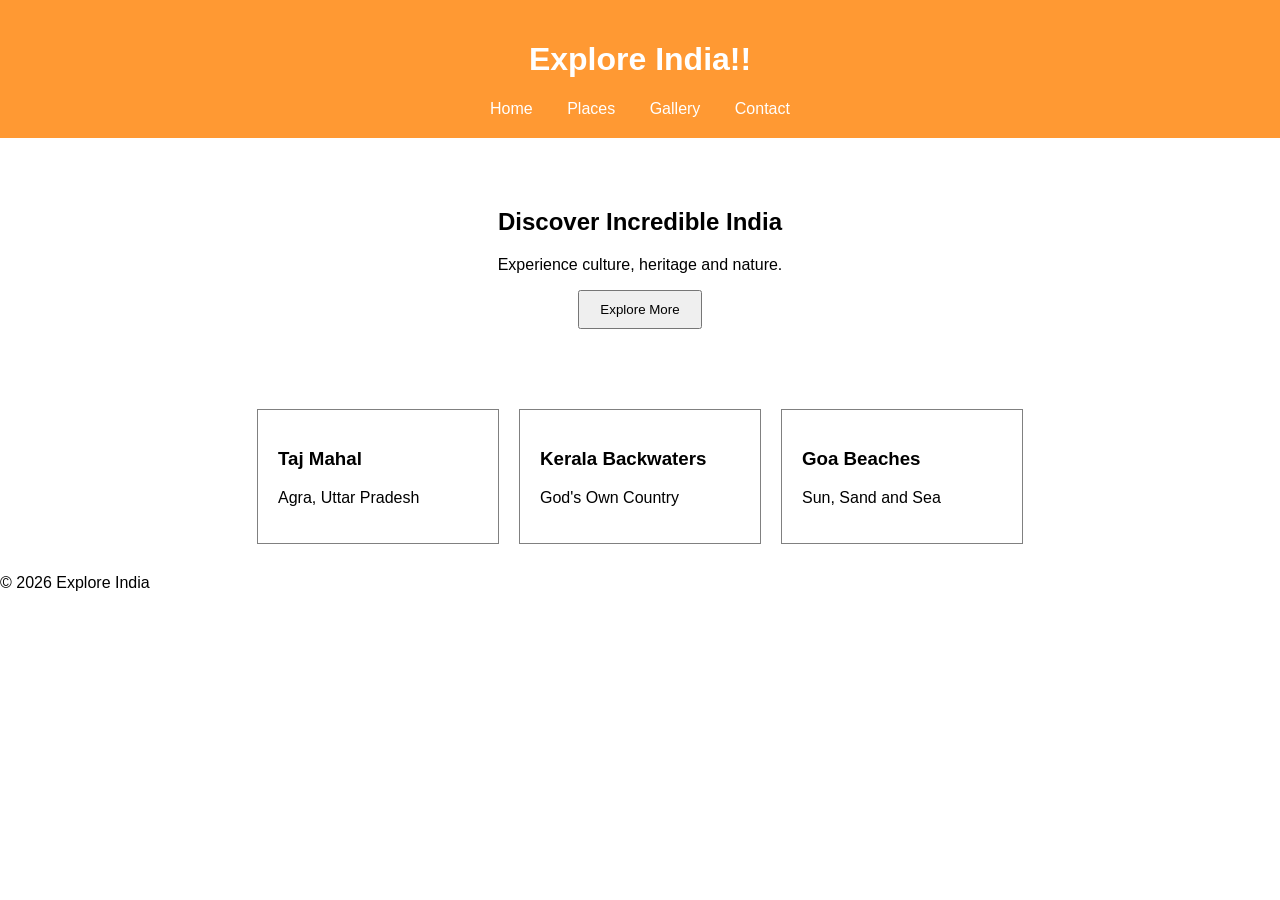
==== index.html @ fd04c3f5 "Initial commit" ====
<!DOCTYPE html>
<html>
<head>
    <title>Explore India</title>
    <link rel="stylesheet" href="./css/style.css">
</head>
<body>

<header>
    <h1>Explore India!!</h1>

    <nav>
        <a href="#">Home</a>
        <a href="#">Places</a>
        <a href="gallery.html">Gallery</a>
        <a href="#">Contact</a>
    </nav>
</header>

<section class="hero">
    <h2>Discover Incredible India</h2>
    <p>Experience culture, heritage and nature.</p>

    <button onclick="showMessage()">
        Explore More
    </button>
</section>

<section class="places">

    <div class="card">
        <h3>Taj Mahal</h3>
        <p>Agra, Uttar Pradesh</p>
    </div>

    <div class="card">
        <h3>Kerala Backwaters</h3>
        <p>God's Own Country</p>
    </div>

    <div class="card">
        <h3>Goa Beaches</h3>
        <p>Sun, Sand and Sea</p>
    </div>

</section>

<footer>
    <p>© 2026 Explore India</p>
</footer>

<script src="./scripts/script.js"></script>

</body>
</html>
---- css/style.css ----
body{
    font-family: Arial;
    margin:0;
}

header{
    background:#ff9933;
    color:white;
    padding:20px;
    text-align:center;
}

nav a{
    color:white;
    text-decoration:none;
    margin:15px;
}

.hero{
    text-align:center;
    padding:50px;
}

button{
    padding:10px 20px;
}

.places{
    display:flex;
    justify-content:center;
    gap:20px;
    margin:30px;
}

.card{
    border:1px solid gray;
    padding:20px;
    width:200px;
}
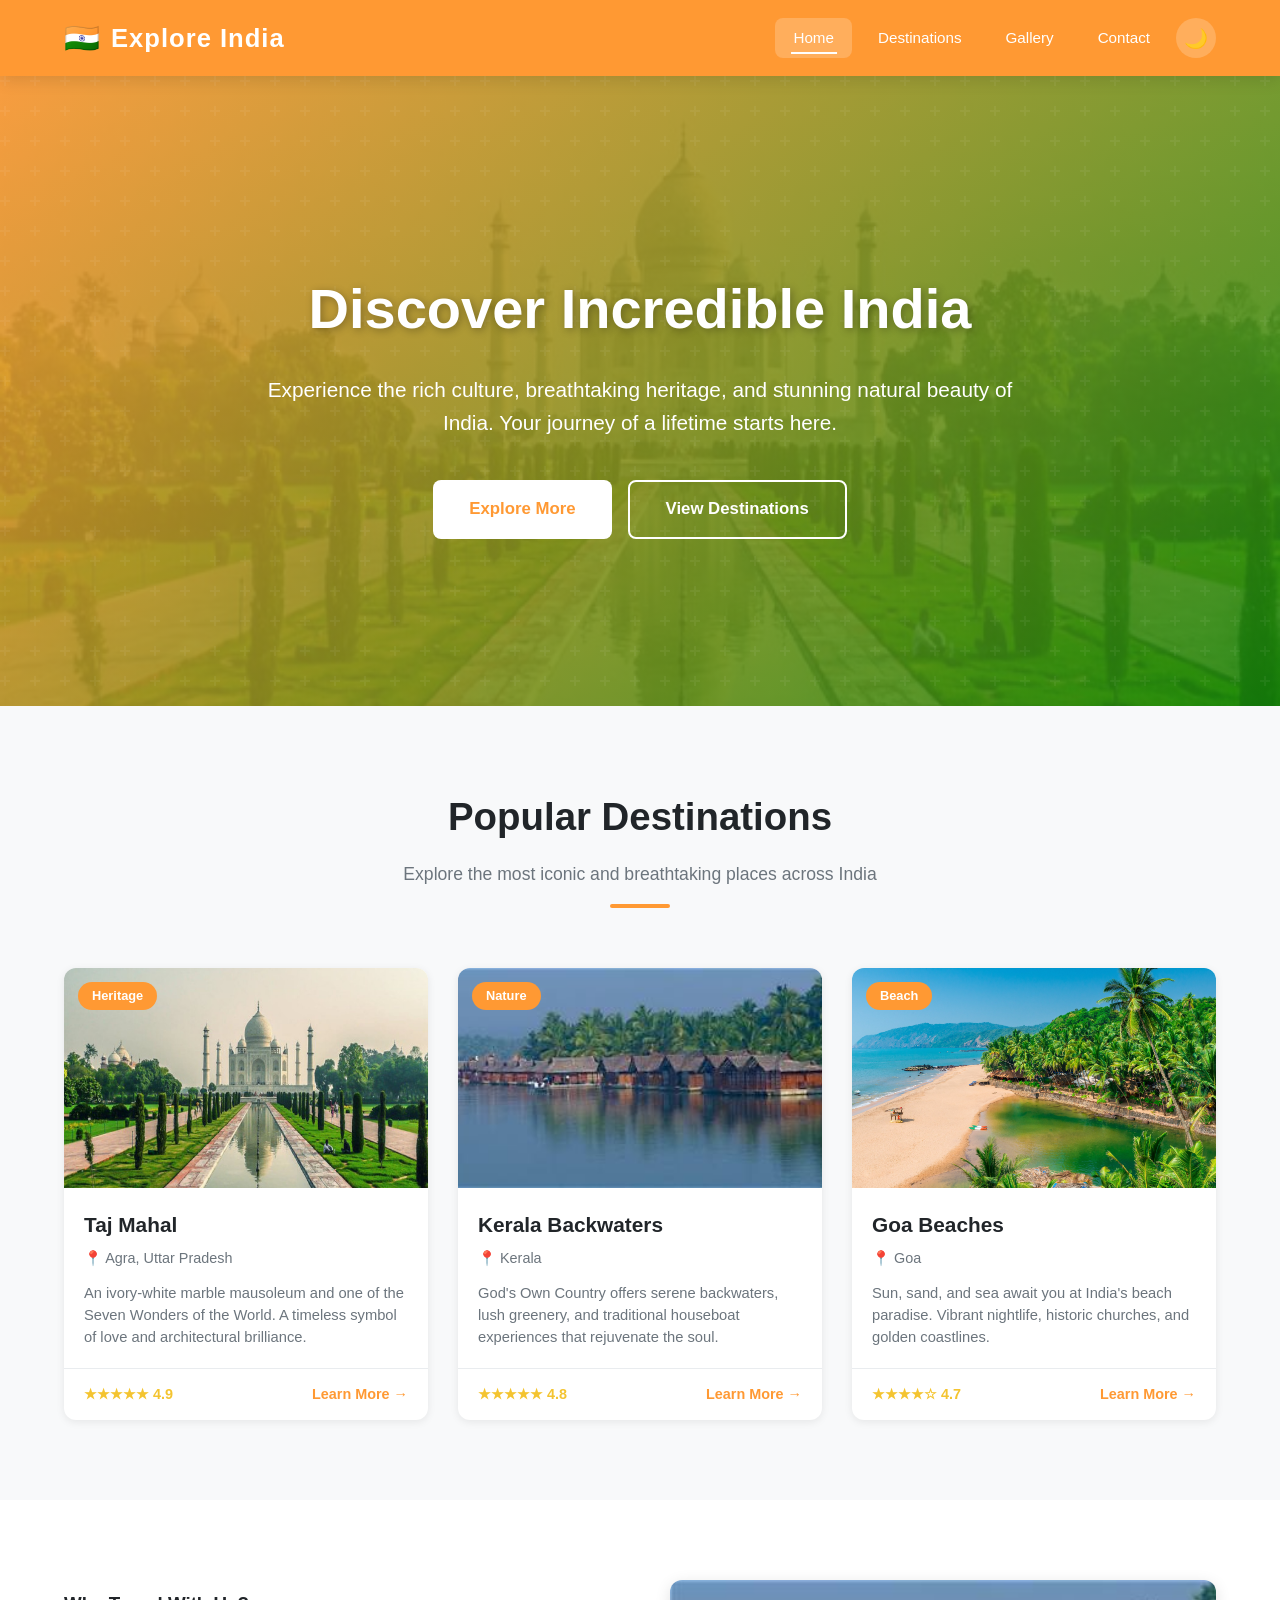
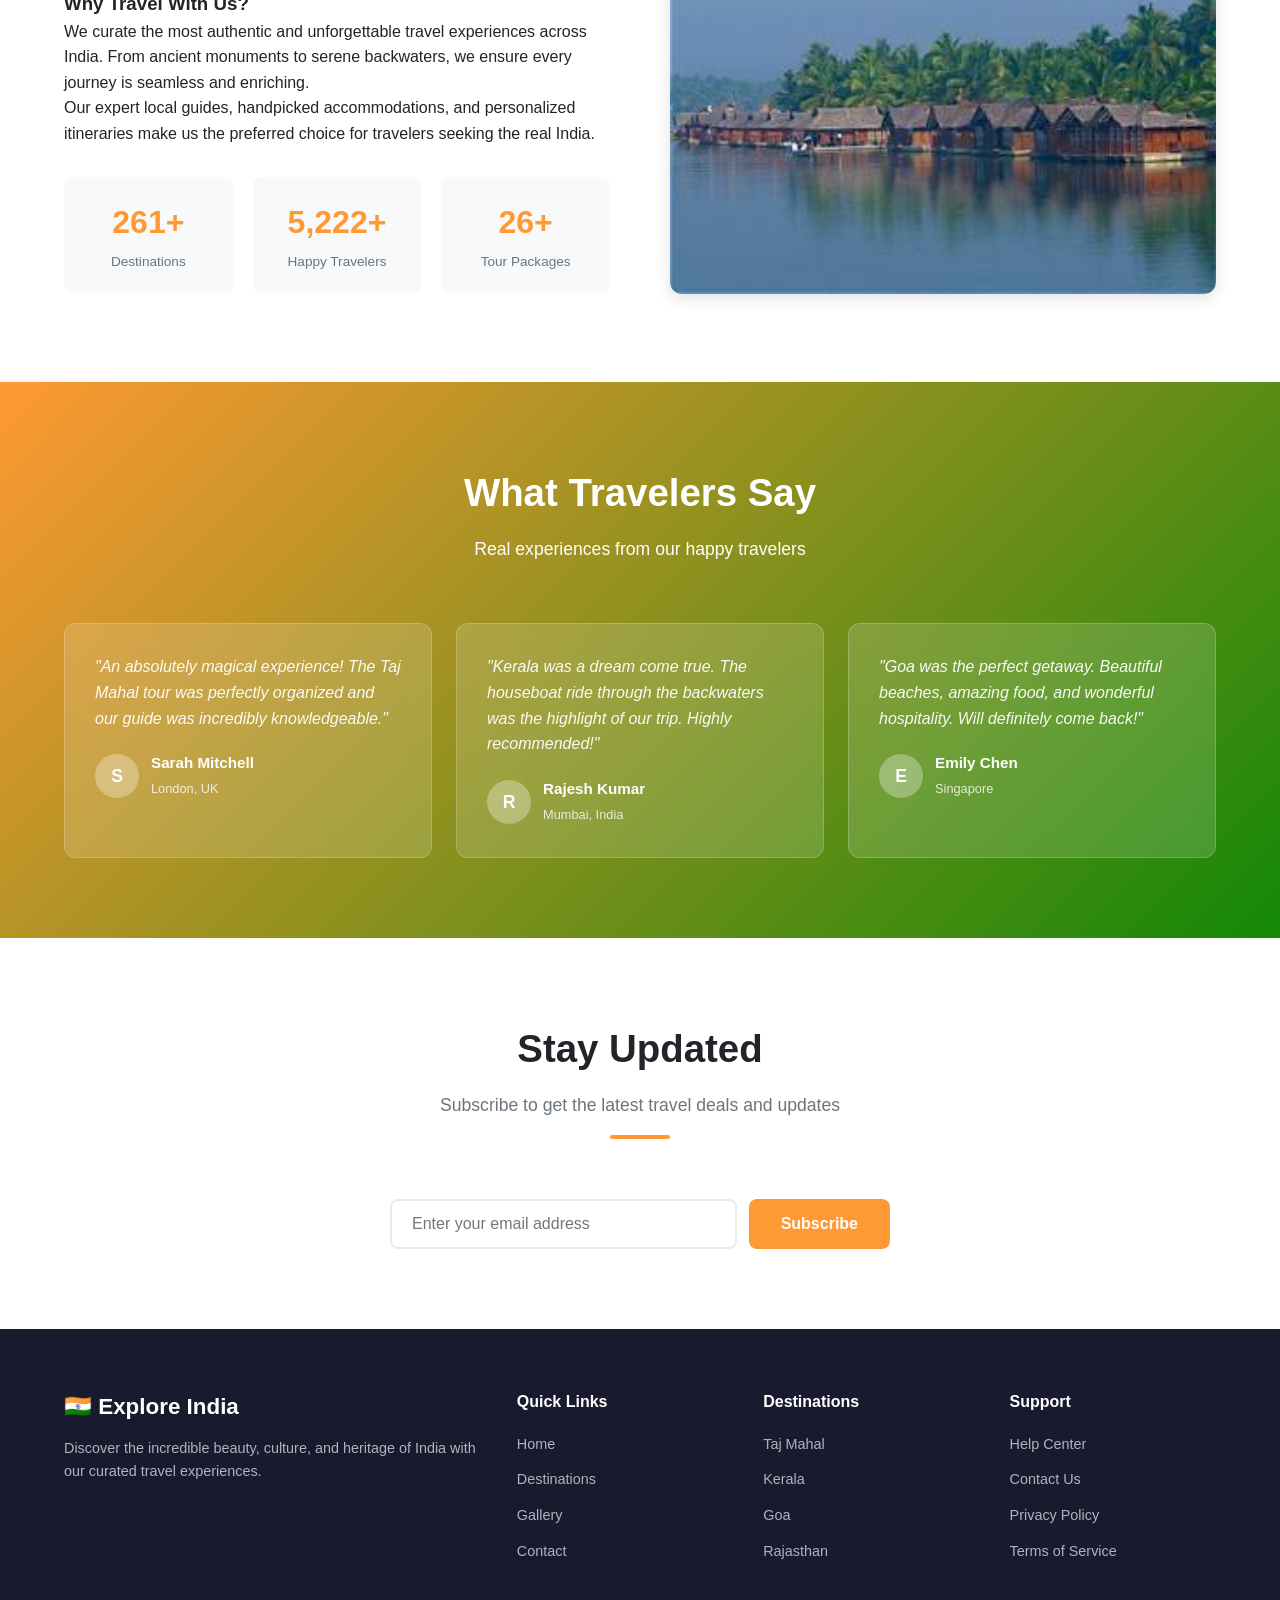
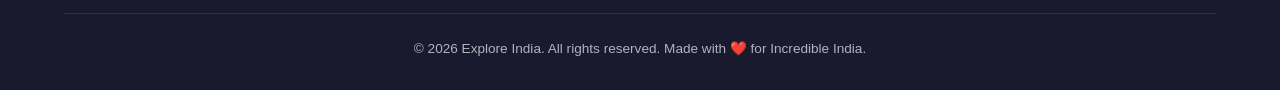
==== commit b447e3b1: "Added Features" ====
--- a/index.html
+++ b/index.html
@@ -1,55 +1,238 @@
-<!DOCTYPE html>
-<html>
-<head>
-    <title>Explore India</title>
-    <link rel="stylesheet" href="./css/style.css">
-</head>
-<body>
-
-<header>
-    <h1>Explore India!!</h1>
-
-    <nav>
-        <a href="#">Home</a>
-        <a href="#">Places</a>
-        <a href="gallery.html">Gallery</a>
-        <a href="#">Contact</a>
-    </nav>
-</header>
-
-<section class="hero">
-    <h2>Discover Incredible India</h2>
-    <p>Experience culture, heritage and nature.</p>
-
-    <button onclick="showMessage()">
-        Explore More
-    </button>
-</section>
-
-<section class="places">
-
-    <div class="card">
-        <h3>Taj Mahal</h3>
-        <p>Agra, Uttar Pradesh</p>
-    </div>
-
-    <div class="card">
-        <h3>Kerala Backwaters</h3>
-        <p>God's Own Country</p>
-    </div>
-
-    <div class="card">
-        <h3>Goa Beaches</h3>
-        <p>Sun, Sand and Sea</p>
-    </div>
-
-</section>
-
-<footer>
-    <p>© 2026 Explore India</p>
-</footer>
-
-<script src="./scripts/script.js"></script>
-
-</body>
-</html>+<!DOCTYPE html>
+<html lang="en" data-theme="light">
+<head>
+    <meta charset="UTF-8">
+    <meta name="viewport" content="width=device-width, initial-scale=1.0">
+    <title>Explore India - Discover Incredible India</title>
+    <meta name="description" content="Explore the beauty of Incredible India - from the Taj Mahal to Kerala Backwaters and Goa Beaches.">
+    <link rel="stylesheet" href="./css/style.css">
+</head>
+<body>
+
+<header id="main-header">
+    <div class="header-top">
+        <div class="logo">
+            <span class="logo-icon">🇮🇳</span>
+            <span>Explore India</span>
+        </div>
+
+        <div class="hamburger" id="hamburger" aria-label="Toggle menu" role="button" tabindex="0">
+            <span></span>
+            <span></span>
+            <span></span>
+        </div>
+
+        <nav id="main-nav">
+            <a href="index.html" class="active">Home</a>
+            <a href="#destinations">Destinations</a>
+            <a href="gallery.html">Gallery</a>
+            <a href="contact.html">Contact</a>
+            <button class="theme-toggle" id="theme-toggle" aria-label="Toggle dark mode">🌙</button>
+        </nav>
+    </div>
+</header>
+
+<section class="hero" id="home">
+    <div class="hero-content">
+        <h1>Discover Incredible India</h1>
+        <p>Experience the rich culture, breathtaking heritage, and stunning natural beauty of India. Your journey of a lifetime starts here.</p>
+        <div class="hero-buttons">
+            <button class="btn btn-primary" onclick="showWelcome()">
+                Explore More
+            </button>
+            <a href="#destinations" class="btn btn-outline">
+                View Destinations
+            </a>
+        </div>
+    </div>
+</section>
+
+<section class="section" id="destinations">
+    <div class="section-header fade-in">
+        <h2>Popular Destinations</h2>
+        <p>Explore the most iconic and breathtaking places across India</p>
+        <div class="section-divider"></div>
+    </div>
+
+    <div class="places-grid">
+        <div class="card fade-in" onclick="openLightbox('images/tajmahal.jpg', 'Taj Mahal - A Wonder of the World')">
+            <div class="card-image-wrapper">
+                <img src="images/tajmahal.jpg" alt="Taj Mahal" class="card-image" loading="lazy">
+                <span class="card-badge">Heritage</span>
+            </div>
+            <div class="card-body">
+                <h3>Taj Mahal</h3>
+                <div class="location">📍 Agra, Uttar Pradesh</div>
+                <p>An ivory-white marble mausoleum and one of the Seven Wonders of the World. A timeless symbol of love and architectural brilliance.</p>
+            </div>
+            <div class="card-footer">
+                <span class="card-rating">★★★★★ 4.9</span>
+                <span class="card-link">Learn More →</span>
+            </div>
+        </div>
+
+        <div class="card fade-in" onclick="openLightbox('images/kerala.jpg', 'Kerala Backwaters - Gods Own Country')">
+            <div class="card-image-wrapper">
+                <img src="images/kerala.jpg" alt="Kerala Backwaters" class="card-image" loading="lazy">
+                <span class="card-badge">Nature</span>
+            </div>
+            <div class="card-body">
+                <h3>Kerala Backwaters</h3>
+                <div class="location">📍 Kerala</div>
+                <p>God's Own Country offers serene backwaters, lush greenery, and traditional houseboat experiences that rejuvenate the soul.</p>
+            </div>
+            <div class="card-footer">
+                <span class="card-rating">★★★★★ 4.8</span>
+                <span class="card-link">Learn More →</span>
+            </div>
+        </div>
+
+        <div class="card fade-in" onclick="openLightbox('images/goa.jpeg', 'Goa Beaches - Sun Sand and Sea')">
+            <div class="card-image-wrapper">
+                <img src="images/goa.jpeg" alt="Goa Beaches" class="card-image" loading="lazy">
+                <span class="card-badge">Beach</span>
+            </div>
+            <div class="card-body">
+                <h3>Goa Beaches</h3>
+                <div class="location">📍 Goa</div>
+                <p>Sun, sand, and sea await you at India's beach paradise. Vibrant nightlife, historic churches, and golden coastlines.</p>
+            </div>
+            <div class="card-footer">
+                <span class="card-rating">★★★★☆ 4.7</span>
+                <span class="card-link">Learn More →</span>
+            </div>
+        </div>
+    </div>
+</section>
+
+<section class="about section" id="about">
+    <div class="about-grid">
+        <div class="fade-in">
+            <h3>Why Travel With Us?</h3>
+            <p>We curate the most authentic and unforgettable travel experiences across India. From ancient monuments to serene backwaters, we ensure every journey is seamless and enriching.</p>
+            <p>Our expert local guides, handpicked accommodations, and personalized itineraries make us the preferred choice for travelers seeking the real India.</p>
+            <div class="stats">
+                <div class="stat-item">
+                    <span class="stat-number" data-target="500">0</span>
+                    <span class="stat-label">Destinations</span>
+                </div>
+                <div class="stat-item">
+                    <span class="stat-number" data-target="10000">0</span>
+                    <span class="stat-label">Happy Travelers</span>
+                </div>
+                <div class="stat-item">
+                    <span class="stat-number" data-target="50">0</span>
+                    <span class="stat-label">Tour Packages</span>
+                </div>
+            </div>
+        </div>
+        <div class="fade-in">
+            <img src="images/kerala.jpg" alt="Kerala Backwaters" class="about-image">
+        </div>
+    </div>
+</section>
+
+<section class="testimonials">
+    <div class="section-header fade-in">
+        <h2>What Travelers Say</h2>
+        <p>Real experiences from our happy travelers</p>
+    </div>
+    <div class="testimonial-grid">
+        <div class="testimonial-card fade-in">
+            <p>"An absolutely magical experience! The Taj Mahal tour was perfectly organized and our guide was incredibly knowledgeable."</p>
+            <div class="testimonial-author">
+                <div class="author-avatar">S</div>
+                <div class="author-info">
+                    <strong>Sarah Mitchell</strong>
+                    <span>London, UK</span>
+                </div>
+            </div>
+        </div>
+        <div class="testimonial-card fade-in">
+            <p>"Kerala was a dream come true. The houseboat ride through the backwaters was the highlight of our trip. Highly recommended!"</p>
+            <div class="testimonial-author">
+                <div class="author-avatar">R</div>
+                <div class="author-info">
+                    <strong>Rajesh Kumar</strong>
+                    <span>Mumbai, India</span>
+                </div>
+            </div>
+        </div>
+        <div class="testimonial-card fade-in">
+            <p>"Goa was the perfect getaway. Beautiful beaches, amazing food, and wonderful hospitality. Will definitely come back!"</p>
+            <div class="testimonial-author">
+                <div class="author-avatar">E</div>
+                <div class="author-info">
+                    <strong>Emily Chen</strong>
+                    <span>Singapore</span>
+                </div>
+            </div>
+        </div>
+    </div>
+</section>
+
+<section class="newsletter" id="newsletter">
+    <div class="section-header fade-in">
+        <h2>Stay Updated</h2>
+        <p>Subscribe to get the latest travel deals and updates</p>
+        <div class="section-divider"></div>
+    </div>
+    <form class="newsletter-form fade-in" onsubmit="handleNewsletter(event)">
+        <input type="email" placeholder="Enter your email address" required>
+        <button type="submit">Subscribe</button>
+    </form>
+</section>
+
+<footer>
+    <div class="footer-grid">
+        <div class="footer-brand">
+            <h3>🇮🇳 Explore India</h3>
+            <p>Discover the incredible beauty, culture, and heritage of India with our curated travel experiences.</p>
+        </div>
+        <div class="footer-links">
+            <h4>Quick Links</h4>
+            <ul>
+                <li><a href="index.html">Home</a></li>
+                <li><a href="#destinations">Destinations</a></li>
+                <li><a href="gallery.html">Gallery</a></li>
+                <li><a href="contact.html">Contact</a></li>
+            </ul>
+        </div>
+        <div class="footer-links">
+            <h4>Destinations</h4>
+            <ul>
+                <li><a href="#destinations">Taj Mahal</a></li>
+                <li><a href="#destinations">Kerala</a></li>
+                <li><a href="#destinations">Goa</a></li>
+                <li><a href="#destinations">Rajasthan</a></li>
+            </ul>
+        </div>
+        <div class="footer-links">
+            <h4>Support</h4>
+            <ul>
+                <li><a href="contact.html">Help Center</a></li>
+                <li><a href="contact.html">Contact Us</a></li>
+                <li><a href="#">Privacy Policy</a></li>
+                <li><a href="#">Terms of Service</a></li>
+            </ul>
+        </div>
+    </div>
+    <div class="footer-bottom">
+        <p>&copy; 2026 Explore India. All rights reserved. Made with ❤️ for Incredible India.</p>
+    </div>
+</footer>
+
+<div class="lightbox-overlay" id="lightbox">
+    <div class="lightbox-content">
+        <button class="lightbox-close" onclick="closeLightbox()">&times;</button>
+        <img src="" alt="" id="lightbox-img">
+        <div class="lightbox-caption" id="lightbox-caption"></div>
+    </div>
+</div>
+
+<button class="scroll-top" id="scroll-top" onclick="scrollToTop()" aria-label="Scroll to top">↑</button>
+
+<script src="./scripts/script.js"></script>
+
+</body>
+</html>
--- a/css/style.css
+++ b/css/style.css
@@ -1,41 +1,1102 @@
-body{
-    font-family: Arial;
-    margin:0;
-}
-
-header{
-    background:#ff9933;
-    color:white;
-    padding:20px;
-    text-align:center;
-}
-
-nav a{
-    color:white;
-    text-decoration:none;
-    margin:15px;
-}
-
-.hero{
-    text-align:center;
-    padding:50px;
-}
-
-button{
-    padding:10px 20px;
-}
-
-.places{
-    display:flex;
-    justify-content:center;
-    gap:20px;
-    margin:30px;
-}
-
-.card{
-    border:1px solid gray;
-    padding:20px;
-    width:200px;
-}
-
-
+:root {
+    --saffron: #ff9933;
+    --saffron-dark: #e68a2e;
+    --green: #138808;
+    --green-dark: #0f6b06;
+    --navy: #000080;
+    --white: #ffffff;
+    --off-white: #f8f9fa;
+    --light-gray: #e9ecef;
+    --dark-gray: #495057;
+    --text-primary: #212529;
+    --text-secondary: #6c757d;
+    --shadow-sm: 0 2px 8px rgba(0, 0, 0, 0.08);
+    --shadow-md: 0 4px 16px rgba(0, 0, 0, 0.12);
+    --shadow-lg: 0 8px 32px rgba(0, 0, 0, 0.16);
+    --radius-sm: 8px;
+    --radius-md: 12px;
+    --radius-lg: 20px;
+    --transition: all 0.3s ease;
+}
+
+[data-theme="dark"] {
+    --off-white: #1a1a2e;
+    --light-gray: #16213e;
+    --text-primary: #eaeaea;
+    --text-secondary: #adb5bd;
+    --white: #0f3460;
+}
+
+* {
+    margin: 0;
+    padding: 0;
+    box-sizing: border-box;
+}
+
+html {
+    scroll-behavior: smooth;
+}
+
+body {
+    font-family: 'Segoe UI', Tahoma, Geneva, Verdana, sans-serif;
+    margin: 0;
+    color: var(--text-primary);
+    background: var(--off-white);
+    line-height: 1.6;
+    transition: var(--transition);
+}
+
+a {
+    text-decoration: none;
+    color: inherit;
+}
+
+/* ===== HEADER & NAV ===== */
+header {
+    background: var(--saffron);
+    color: var(--white);
+    padding: 0;
+    position: sticky;
+    top: 0;
+    z-index: 1000;
+    box-shadow: var(--shadow-md);
+    transition: var(--transition);
+}
+
+header.scrolled {
+    background: var(--saffron-dark);
+    padding: 0;
+}
+
+.header-top {
+    display: flex;
+    justify-content: space-between;
+    align-items: center;
+    padding: 15px 5%;
+    max-width: 1400px;
+    margin: 0 auto;
+}
+
+.logo {
+    font-size: 1.6rem;
+    font-weight: 800;
+    letter-spacing: 1px;
+    display: flex;
+    align-items: center;
+    gap: 10px;
+}
+
+.logo-icon {
+    font-size: 1.8rem;
+}
+
+nav {
+    display: flex;
+    align-items: center;
+    gap: 8px;
+}
+
+nav a {
+    color: var(--white);
+    text-decoration: none;
+    padding: 8px 18px;
+    border-radius: var(--radius-sm);
+    font-weight: 500;
+    font-size: 0.95rem;
+    transition: var(--transition);
+    position: relative;
+}
+
+nav a:hover,
+nav a.active {
+    background: rgba(255, 255, 255, 0.2);
+}
+
+nav a::after {
+    content: '';
+    position: absolute;
+    bottom: 4px;
+    left: 50%;
+    width: 0;
+    height: 2px;
+    background: var(--white);
+    transition: var(--transition);
+    transform: translateX(-50%);
+}
+
+nav a:hover::after,
+nav a.active::after {
+    width: 60%;
+}
+
+.hamburger {
+    display: none;
+    flex-direction: column;
+    cursor: pointer;
+    gap: 5px;
+    padding: 5px;
+    z-index: 1001;
+}
+
+.hamburger span {
+    width: 28px;
+    height: 3px;
+    background: var(--white);
+    border-radius: 2px;
+    transition: var(--transition);
+}
+
+.hamburger.active span:nth-child(1) {
+    transform: rotate(45deg) translate(5px, 6px);
+}
+
+.hamburger.active span:nth-child(2) {
+    opacity: 0;
+}
+
+.hamburger.active span:nth-child(3) {
+    transform: rotate(-45deg) translate(5px, -6px);
+}
+
+/* ===== HERO ===== */
+.hero {
+    background: linear-gradient(135deg, rgba(255, 153, 51, 0.9), rgba(19, 136, 8, 0.85)),
+                url('../images/tajmahal.jpg') center/cover no-repeat;
+    color: var(--white);
+    text-align: center;
+    padding: 120px 5% 100px;
+    min-height: 70vh;
+    display: flex;
+    flex-direction: column;
+    justify-content: center;
+    align-items: center;
+    position: relative;
+    overflow: hidden;
+}
+
+.hero::before {
+    content: '';
+    position: absolute;
+    top: 0;
+    left: 0;
+    right: 0;
+    bottom: 0;
+    background: url("data:image/svg+xml,%3Csvg width='60' height='60' viewBox='0 0 60 60' xmlns='http://www.w3.org/2000/svg'%3E%3Cg fill='none' fill-rule='evenodd'%3E%3Cg fill='%23ffffff' fill-opacity='0.05'%3E%3Cpath d='M36 34v-4h-2v4h-4v2h4v4h2v-4h4v-2h-4zm0-30V0h-2v4h-4v2h4v4h2V6h4V4h-4zM6 34v-4H4v4H0v2h4v4h2v-4h4v-2H6zM6 4V0H4v4H0v2h4v4h2V6h4V4H6z'/%3E%3C/g%3E%3C/g%3E%3C/svg%3E");
+    pointer-events: none;
+}
+
+.hero-content {
+    position: relative;
+    z-index: 1;
+    max-width: 800px;
+}
+
+.hero h1 {
+    font-size: 3.5rem;
+    font-weight: 800;
+    margin-bottom: 20px;
+    text-shadow: 2px 2px 8px rgba(0, 0, 0, 0.3);
+    animation: fadeInDown 1s ease;
+}
+
+.hero p {
+    font-size: 1.3rem;
+    margin-bottom: 40px;
+    opacity: 0.95;
+    animation: fadeInUp 1s ease 0.3s both;
+}
+
+.hero-buttons {
+    display: flex;
+    gap: 16px;
+    justify-content: center;
+    flex-wrap: wrap;
+    animation: fadeInUp 1s ease 0.6s both;
+}
+
+.btn {
+    padding: 14px 36px;
+    border: none;
+    border-radius: var(--radius-sm);
+    font-size: 1.05rem;
+    font-weight: 600;
+    cursor: pointer;
+    transition: var(--transition);
+    display: inline-flex;
+    align-items: center;
+    gap: 8px;
+}
+
+.btn-primary {
+    background: var(--white);
+    color: var(--saffron);
+}
+
+.btn-primary:hover {
+    transform: translateY(-3px);
+    box-shadow: 0 8px 24px rgba(0, 0, 0, 0.25);
+}
+
+.btn-outline {
+    background: transparent;
+    color: var(--white);
+    border: 2px solid var(--white);
+}
+
+.btn-outline:hover {
+    background: var(--white);
+    color: var(--saffron);
+    transform: translateY(-3px);
+}
+
+/* ===== SECTION STYLES ===== */
+.section {
+    padding: 80px 5%;
+    max-width: 1400px;
+    margin: 0 auto;
+}
+
+.section-header {
+    text-align: center;
+    margin-bottom: 60px;
+}
+
+.section-header h2 {
+    font-size: 2.4rem;
+    font-weight: 800;
+    color: var(--text-primary);
+    margin-bottom: 12px;
+}
+
+.section-header p {
+    color: var(--text-secondary);
+    font-size: 1.1rem;
+    max-width: 600px;
+    margin: 0 auto;
+}
+
+.section-divider {
+    width: 60px;
+    height: 4px;
+    background: var(--saffron);
+    border-radius: 2px;
+    margin: 16px auto 0;
+}
+
+/* ===== DESTINATIONS / PLACES ===== */
+.places-grid {
+    display: grid;
+    grid-template-columns: repeat(auto-fit, minmax(320px, 1fr));
+    gap: 30px;
+}
+
+.card {
+    background: var(--white);
+    border-radius: var(--radius-md);
+    overflow: hidden;
+    box-shadow: var(--shadow-sm);
+    transition: var(--transition);
+    cursor: pointer;
+    position: relative;
+}
+
+.card:hover {
+    transform: translateY(-8px);
+    box-shadow: var(--shadow-lg);
+}
+
+.card-image {
+    width: 100%;
+    height: 220px;
+    object-fit: cover;
+    display: block;
+    transition: var(--transition);
+}
+
+.card:hover .card-image {
+    transform: scale(1.05);
+}
+
+.card-image-wrapper {
+    overflow: hidden;
+    position: relative;
+}
+
+.card-badge {
+    position: absolute;
+    top: 14px;
+    left: 14px;
+    background: var(--saffron);
+    color: var(--white);
+    padding: 4px 14px;
+    border-radius: 20px;
+    font-size: 0.8rem;
+    font-weight: 600;
+}
+
+.card-body {
+    padding: 20px;
+}
+
+.card-body h3 {
+    font-size: 1.3rem;
+    font-weight: 700;
+    margin-bottom: 6px;
+    color: var(--text-primary);
+}
+
+.card-body .location {
+    color: var(--text-secondary);
+    font-size: 0.9rem;
+    display: flex;
+    align-items: center;
+    gap: 4px;
+    margin-bottom: 12px;
+}
+
+.card-body p {
+    color: var(--text-secondary);
+    font-size: 0.92rem;
+    line-height: 1.5;
+}
+
+.card-footer {
+    display: flex;
+    justify-content: space-between;
+    align-items: center;
+    padding: 14px 20px;
+    border-top: 1px solid var(--light-gray);
+}
+
+.card-rating {
+    color: #f4c430;
+    font-weight: 600;
+    font-size: 0.9rem;
+}
+
+.card-link {
+    color: var(--saffron);
+    font-weight: 600;
+    font-size: 0.9rem;
+    transition: var(--transition);
+}
+
+.card-link:hover {
+    color: var(--saffron-dark);
+}
+
+/* ===== ABOUT SECTION ===== */
+.about {
+    background: var(--white);
+}
+
+.about-grid {
+    display: grid;
+    grid-template-columns: 1fr 1fr;
+    gap: 60px;
+    align-items: center;
+}
+
+.about-text h3 {
+    font-size: 1.8rem;
+    margin-bottom: 16px;
+    color: var(--text-primary);
+}
+
+.about-text p {
+    color: var(--text-secondary);
+    margin-bottom: 20px;
+    line-height: 1.7;
+}
+
+.stats {
+    display: grid;
+    grid-template-columns: repeat(3, 1fr);
+    gap: 20px;
+    margin-top: 30px;
+}
+
+.stat-item {
+    text-align: center;
+    padding: 20px;
+    background: var(--off-white);
+    border-radius: var(--radius-sm);
+}
+
+.stat-number {
+    font-size: 2rem;
+    font-weight: 800;
+    color: var(--saffron);
+    display: block;
+}
+
+.stat-label {
+    font-size: 0.85rem;
+    color: var(--text-secondary);
+    margin-top: 4px;
+}
+
+.about-image {
+    width: 100%;
+    border-radius: var(--radius-md);
+    box-shadow: var(--shadow-md);
+}
+
+/* ===== TESTIMONIALS ===== */
+.testimonials {
+    background: linear-gradient(135deg, var(--saffron), var(--green));
+    color: var(--white);
+    padding: 80px 5%;
+}
+
+.testimonials .section-header h2,
+.testimonials .section-header p {
+    color: var(--white);
+}
+
+.testimonial-grid {
+    display: grid;
+    grid-template-columns: repeat(auto-fit, minmax(300px, 1fr));
+    gap: 24px;
+    max-width: 1200px;
+    margin: 0 auto;
+}
+
+.testimonial-card {
+    background: rgba(255, 255, 255, 0.15);
+    backdrop-filter: blur(10px);
+    border-radius: var(--radius-md);
+    padding: 30px;
+    border: 1px solid rgba(255, 255, 255, 0.2);
+}
+
+.testimonial-card p {
+    font-style: italic;
+    margin-bottom: 20px;
+    line-height: 1.6;
+    opacity: 0.95;
+}
+
+.testimonial-author {
+    display: flex;
+    align-items: center;
+    gap: 12px;
+}
+
+.author-avatar {
+    width: 44px;
+    height: 44px;
+    border-radius: 50%;
+    background: rgba(255, 255, 255, 0.3);
+    display: flex;
+    align-items: center;
+    justify-content: center;
+    font-weight: 700;
+    font-size: 1.1rem;
+}
+
+.author-info strong {
+    display: block;
+    font-size: 0.95rem;
+}
+
+.author-info span {
+    font-size: 0.8rem;
+    opacity: 0.8;
+}
+
+/* ===== NEWSLETTER ===== */
+.newsletter {
+    background: var(--white);
+    padding: 80px 5%;
+    text-align: center;
+}
+
+.newsletter-form {
+    display: flex;
+    gap: 12px;
+    justify-content: center;
+    max-width: 500px;
+    margin: 30px auto 0;
+    flex-wrap: wrap;
+}
+
+.newsletter-form input {
+    flex: 1;
+    min-width: 250px;
+    padding: 14px 20px;
+    border: 2px solid var(--light-gray);
+    border-radius: var(--radius-sm);
+    font-size: 1rem;
+    outline: none;
+    transition: var(--transition);
+}
+
+.newsletter-form input:focus {
+    border-color: var(--saffron);
+}
+
+.newsletter-form button {
+    padding: 14px 32px;
+    background: var(--saffron);
+    color: var(--white);
+    border: none;
+    border-radius: var(--radius-sm);
+    font-size: 1rem;
+    font-weight: 600;
+    cursor: pointer;
+    transition: var(--transition);
+}
+
+.newsletter-form button:hover {
+    background: var(--saffron-dark);
+    transform: translateY(-2px);
+}
+
+/* ===== FOOTER ===== */
+footer {
+    background: #1a1a2e;
+    color: #adb5bd;
+    padding: 60px 5% 30px;
+}
+
+.footer-grid {
+    display: grid;
+    grid-template-columns: 2fr 1fr 1fr 1fr;
+    gap: 40px;
+    max-width: 1400px;
+    margin: 0 auto;
+    padding-bottom: 40px;
+    border-bottom: 1px solid rgba(255, 255, 255, 0.1);
+}
+
+.footer-brand h3 {
+    color: var(--white);
+    font-size: 1.4rem;
+    margin-bottom: 12px;
+}
+
+.footer-brand p {
+    line-height: 1.6;
+    font-size: 0.9rem;
+}
+
+.footer-links h4 {
+    color: var(--white);
+    margin-bottom: 16px;
+    font-size: 1rem;
+}
+
+.footer-links ul {
+    list-style: none;
+}
+
+.footer-links li {
+    margin-bottom: 10px;
+}
+
+.footer-links a {
+    color: #adb5bd;
+    font-size: 0.9rem;
+    transition: var(--transition);
+}
+
+.footer-links a:hover {
+    color: var(--saffron);
+    padding-left: 4px;
+}
+
+.footer-bottom {
+    text-align: center;
+    padding-top: 24px;
+    font-size: 0.85rem;
+    max-width: 1400px;
+    margin: 0 auto;
+}
+
+/* ===== LIGHTBOX ===== */
+.lightbox-overlay {
+    position: fixed;
+    top: 0;
+    left: 0;
+    width: 100%;
+    height: 100%;
+    background: rgba(0, 0, 0, 0.9);
+    z-index: 2000;
+    display: none;
+    justify-content: center;
+    align-items: center;
+    opacity: 0;
+    transition: opacity 0.3s ease;
+}
+
+.lightbox-overlay.active {
+    display: flex;
+    opacity: 1;
+}
+
+.lightbox-content {
+    max-width: 90%;
+    max-height: 85vh;
+    border-radius: var(--radius-md);
+    position: relative;
+}
+
+.lightbox-content img {
+    max-width: 100%;
+    max-height: 85vh;
+    border-radius: var(--radius-md);
+    box-shadow: var(--shadow-lg);
+}
+
+.lightbox-close {
+    position: absolute;
+    top: -40px;
+    right: 0;
+    color: var(--white);
+    font-size: 2rem;
+    cursor: pointer;
+    transition: var(--transition);
+    background: none;
+    border: none;
+}
+
+.lightbox-close:hover {
+    color: var(--saffron);
+    transform: rotate(90deg);
+}
+
+.lightbox-caption {
+    color: var(--white);
+    text-align: center;
+    margin-top: 16px;
+    font-size: 1.1rem;
+}
+
+/* ===== SCROLL TO TOP ===== */
+.scroll-top {
+    position: fixed;
+    bottom: 30px;
+    right: 30px;
+    width: 50px;
+    height: 50px;
+    background: var(--saffron);
+    color: var(--white);
+    border: none;
+    border-radius: 50%;
+    font-size: 1.4rem;
+    cursor: pointer;
+    box-shadow: var(--shadow-md);
+    transition: var(--transition);
+    opacity: 0;
+    visibility: hidden;
+    z-index: 999;
+    display: flex;
+    align-items: center;
+    justify-content: center;
+}
+
+.scroll-top.visible {
+    opacity: 1;
+    visibility: visible;
+}
+
+.scroll-top:hover {
+    background: var(--saffron-dark);
+    transform: translateY(-4px);
+    box-shadow: var(--shadow-lg);
+}
+
+/* ===== DARK MODE TOGGLE ===== */
+.theme-toggle {
+    background: rgba(255, 255, 255, 0.2);
+    border: none;
+    color: var(--white);
+    width: 40px;
+    height: 40px;
+    border-radius: 50%;
+    font-size: 1.2rem;
+    cursor: pointer;
+    transition: var(--transition);
+    display: flex;
+    align-items: center;
+    justify-content: center;
+}
+
+.theme-toggle:hover {
+    background: rgba(255, 255, 255, 0.35);
+    transform: rotate(20deg);
+}
+
+/* ===== ANIMATIONS ===== */
+@keyframes fadeInDown {
+    from {
+        opacity: 0;
+        transform: translateY(-30px);
+    }
+    to {
+        opacity: 1;
+        transform: translateY(0);
+    }
+}
+
+@keyframes fadeInUp {
+    from {
+        opacity: 0;
+        transform: translateY(30px);
+    }
+    to {
+        opacity: 1;
+        transform: translateY(0);
+    }
+}
+
+.fade-in {
+    opacity: 0;
+    transform: translateY(30px);
+    transition: opacity 0.6s ease, transform 0.6s ease;
+}
+
+.fade-in.visible {
+    opacity: 1;
+    transform: translateY(0);
+}
+
+/* ===== GALLERY PAGE ===== */
+.gallery-hero {
+    background: linear-gradient(135deg, var(--green), var(--navy));
+    color: var(--white);
+    text-align: center;
+    padding: 100px 5% 60px;
+}
+
+.gallery-hero h1 {
+    font-size: 2.8rem;
+    margin-bottom: 12px;
+}
+
+.gallery-hero p {
+    opacity: 0.9;
+    font-size: 1.1rem;
+}
+
+.gallery-filters {
+    display: flex;
+    justify-content: center;
+    gap: 12px;
+    padding: 30px 5%;
+    flex-wrap: wrap;
+}
+
+.filter-btn {
+    padding: 8px 24px;
+    border: 2px solid var(--light-gray);
+    background: var(--white);
+    border-radius: 24px;
+    cursor: pointer;
+    font-weight: 500;
+    transition: var(--transition);
+    color: var(--text-primary);
+}
+
+.filter-btn:hover,
+.filter-btn.active {
+    background: var(--saffron);
+    color: var(--white);
+    border-color: var(--saffron);
+}
+
+.gallery-grid {
+    display: grid;
+    grid-template-columns: repeat(auto-fill, minmax(280px, 1fr));
+    gap: 20px;
+    padding: 20px 5% 80px;
+    max-width: 1400px;
+    margin: 0 auto;
+}
+
+.gallery-item {
+    position: relative;
+    border-radius: var(--radius-md);
+    overflow: hidden;
+    cursor: pointer;
+    aspect-ratio: 4/3;
+}
+
+.gallery-item img {
+    width: 100%;
+    height: 100%;
+    object-fit: cover;
+    transition: var(--transition);
+}
+
+.gallery-item:hover img {
+    transform: scale(1.1);
+}
+
+.gallery-item-overlay {
+    position: absolute;
+    bottom: 0;
+    left: 0;
+    right: 0;
+    background: linear-gradient(transparent, rgba(0, 0, 0, 0.7));
+    color: var(--white);
+    padding: 20px;
+    transform: translateY(100%);
+    transition: var(--transition);
+}
+
+.gallery-item:hover .gallery-item-overlay {
+    transform: translateY(0);
+}
+
+/* ===== CONTACT PAGE ===== */
+.contact-hero {
+    background: linear-gradient(135deg, var(--navy), var(--saffron));
+    color: var(--white);
+    text-align: center;
+    padding: 100px 5% 60px;
+}
+
+.contact-hero h1 {
+    font-size: 2.8rem;
+    margin-bottom: 12px;
+}
+
+.contact-hero p {
+    opacity: 0.9;
+    font-size: 1.1rem;
+}
+
+.contact-section {
+    display: grid;
+    grid-template-columns: 1fr 1fr;
+    gap: 60px;
+    max-width: 1200px;
+    margin: 0 auto;
+    padding: 60px 5%;
+}
+
+.contact-info {
+    display: flex;
+    flex-direction: column;
+    gap: 30px;
+}
+
+.contact-info h3 {
+    font-size: 1.6rem;
+    margin-bottom: 8px;
+}
+
+.info-item {
+    display: flex;
+    align-items: flex-start;
+    gap: 16px;
+}
+
+.info-icon {
+    width: 50px;
+    height: 50px;
+    background: var(--saffron);
+    color: var(--white);
+    border-radius: var(--radius-sm);
+    display: flex;
+    align-items: center;
+    justify-content: center;
+    font-size: 1.3rem;
+    flex-shrink: 0;
+}
+
+.info-text h4 {
+    margin-bottom: 4px;
+    color: var(--text-primary);
+}
+
+.info-text p {
+    color: var(--text-secondary);
+    font-size: 0.9rem;
+}
+
+.contact-form {
+    background: var(--white);
+    padding: 40px;
+    border-radius: var(--radius-md);
+    box-shadow: var(--shadow-md);
+}
+
+.form-group {
+    margin-bottom: 20px;
+}
+
+.form-group label {
+    display: block;
+    margin-bottom: 6px;
+    font-weight: 600;
+    color: var(--text-primary);
+    font-size: 0.9rem;
+}
+
+.form-group input,
+.form-group textarea,
+.form-group select {
+    width: 100%;
+    padding: 12px 16px;
+    border: 2px solid var(--light-gray);
+    border-radius: var(--radius-sm);
+    font-size: 1rem;
+    font-family: inherit;
+    outline: none;
+    transition: var(--transition);
+    background: var(--off-white);
+}
+
+.form-group input:focus,
+.form-group textarea:focus,
+.form-group select:focus {
+    border-color: var(--saffron);
+    background: var(--white);
+}
+
+.form-group textarea {
+    height: 120px;
+    resize: vertical;
+}
+
+.contact-form button {
+    width: 100%;
+    padding: 14px;
+    background: var(--saffron);
+    color: var(--white);
+    border: none;
+    border-radius: var(--radius-sm);
+    font-size: 1.05rem;
+    font-weight: 600;
+    cursor: pointer;
+    transition: var(--transition);
+}
+
+.contact-form button:hover {
+    background: var(--saffron-dark);
+    transform: translateY(-2px);
+    box-shadow: var(--shadow-md);
+}
+
+/* ===== RESPONSIVE ===== */
+@media (max-width: 968px) {
+    .about-grid {
+        grid-template-columns: 1fr;
+        gap: 40px;
+    }
+
+    .contact-section {
+        grid-template-columns: 1fr;
+        gap: 40px;
+    }
+
+    .footer-grid {
+        grid-template-columns: 1fr 1fr;
+    }
+
+    .hero h1 {
+        font-size: 2.6rem;
+    }
+}
+
+@media (max-width: 768px) {
+    .hamburger {
+        display: flex;
+    }
+
+    nav {
+        position: fixed;
+        top: 0;
+        right: -100%;
+        width: 70%;
+        height: 100vh;
+        background: var(--saffron-dark);
+        flex-direction: column;
+        justify-content: center;
+        gap: 16px;
+        transition: var(--transition);
+        box-shadow: var(--shadow-lg);
+    }
+
+    nav.active {
+        right: 0;
+    }
+
+    nav a {
+        font-size: 1.2rem;
+        padding: 12px 30px;
+    }
+
+    .hero h1 {
+        font-size: 2rem;
+    }
+
+    .hero p {
+        font-size: 1rem;
+    }
+
+    .hero-buttons {
+        flex-direction: column;
+        align-items: center;
+    }
+
+    .places-grid {
+        grid-template-columns: 1fr;
+    }
+
+    .stats {
+        grid-template-columns: repeat(3, 1fr);
+    }
+
+    .testimonial-grid {
+        grid-template-columns: 1fr;
+    }
+
+    .footer-grid {
+        grid-template-columns: 1fr;
+        text-align: center;
+    }
+
+    .section-header h2 {
+        font-size: 1.8rem;
+    }
+
+    .header-top {
+        padding: 12px 4%;
+    }
+
+    .logo {
+        font-size: 1.3rem;
+    }
+}
+
+@media (max-width: 480px) {
+    .hero {
+        padding: 80px 5% 60px;
+        min-height: 60vh;
+    }
+
+    .hero h1 {
+        font-size: 1.7rem;
+    }
+
+    .section {
+        padding: 50px 5%;
+    }
+
+    .stats {
+        grid-template-columns: 1fr;
+    }
+
+    .newsletter-form {
+        flex-direction: column;
+        align-items: center;
+    }
+
+    .newsletter-form input {
+        min-width: 100%;
+    }
+}
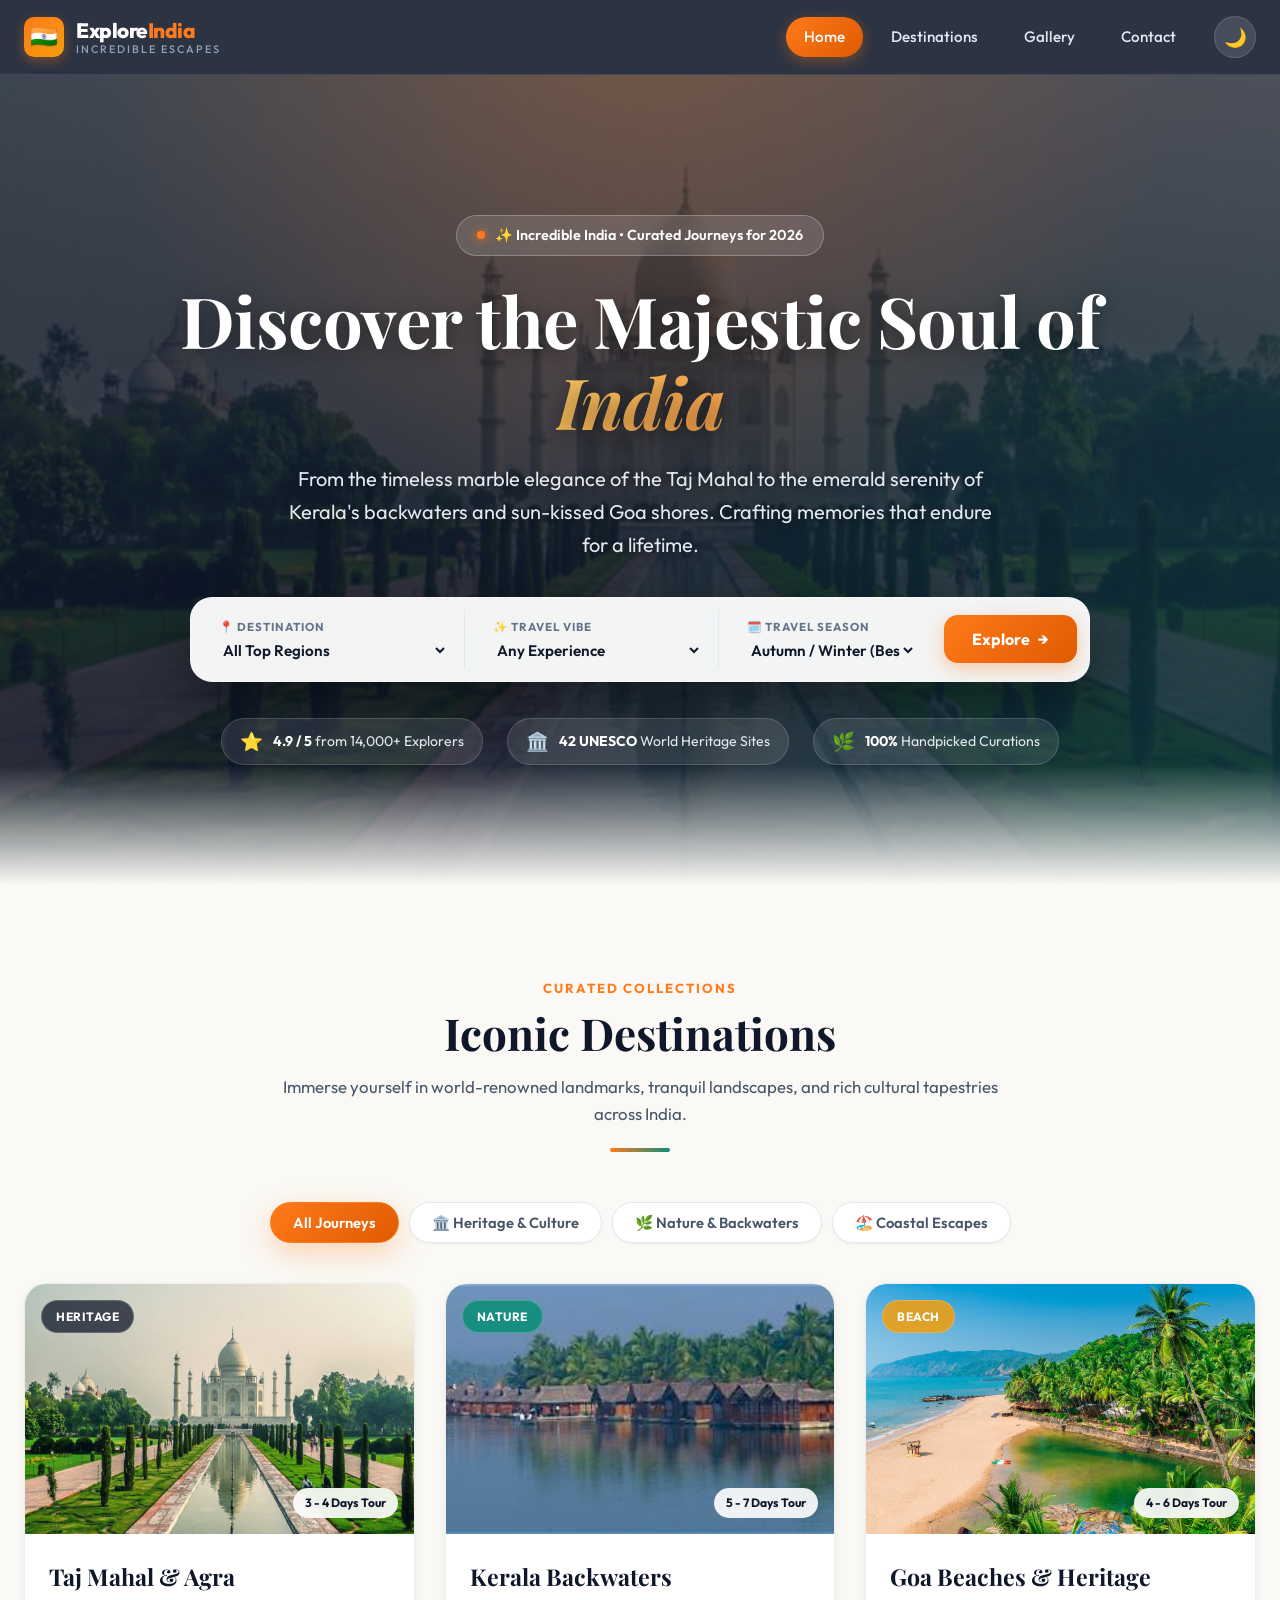
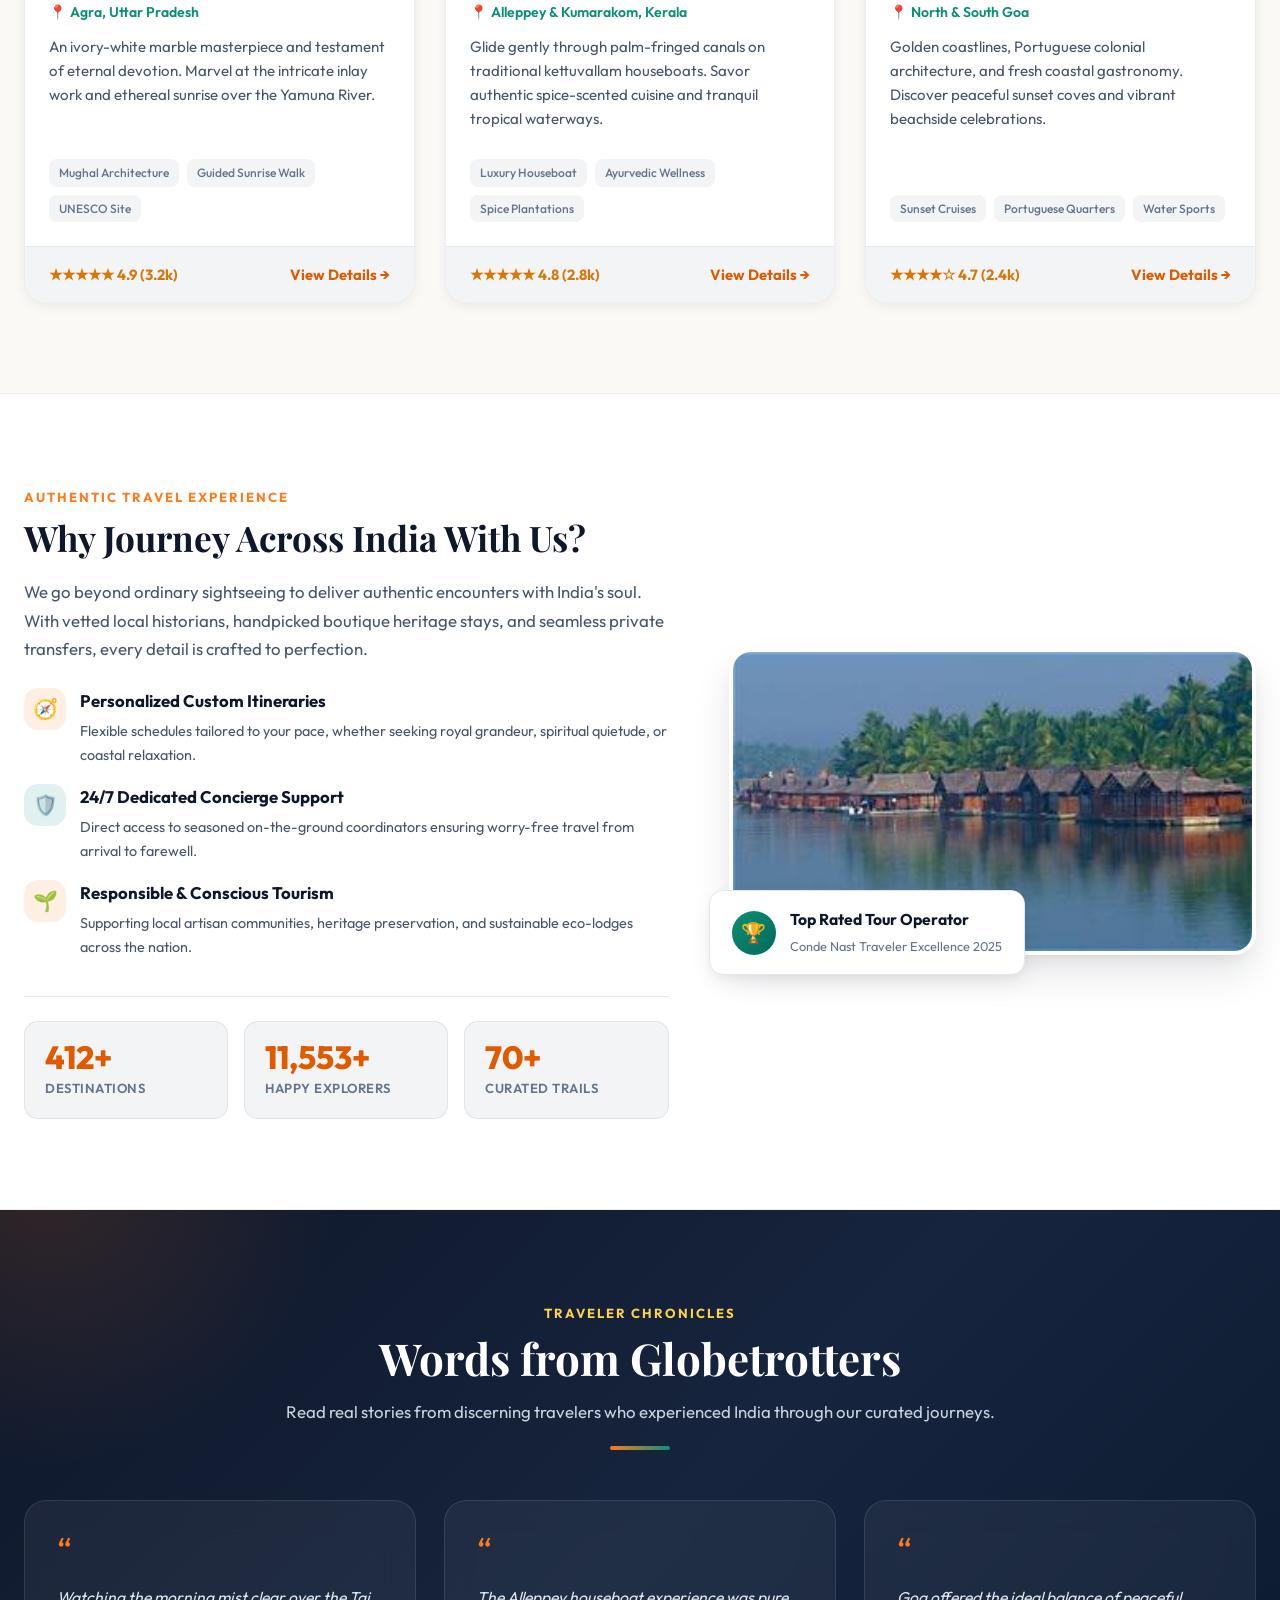
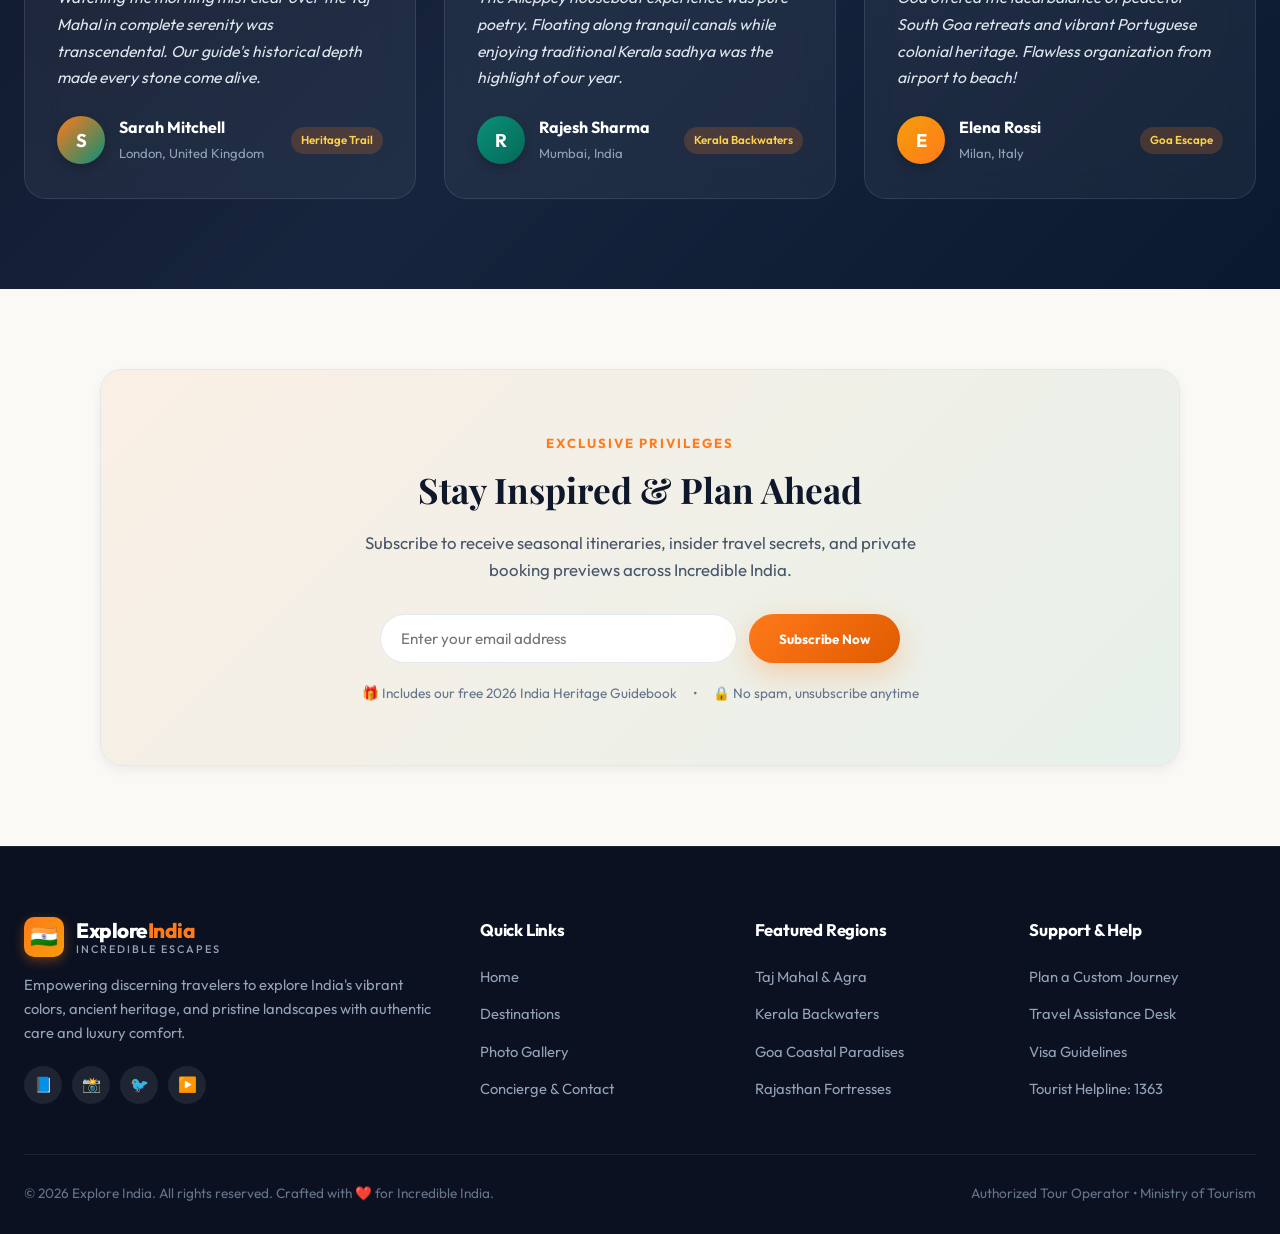
==== commit 0eb66fcf: "updated the ui of the pages" ====
--- a/index.html
+++ b/index.html
@@ -3,18 +3,26 @@
 <head>
     <meta charset="UTF-8">
     <meta name="viewport" content="width=device-width, initial-scale=1.0">
-    <title>Explore India - Discover Incredible India</title>
-    <meta name="description" content="Explore the beauty of Incredible India - from the Taj Mahal to Kerala Backwaters and Goa Beaches.">
+    <title>Explore India — Discover Incredible Wonders & Heritage</title>
+    <meta name="description" content="Embark on an unforgettable journey across Incredible India. Experience the timeless Taj Mahal, serene Kerala Backwaters, sun-drenched Goa beaches, and royal palaces.">
+    <link rel="preconnect" href="https://fonts.googleapis.com">
+    <link rel="preconnect" href="https://fonts.gstatic.com" crossorigin>
+    <link href="https://fonts.googleapis.com/css2?family=Outfit:wght@300;400;500;600;700;800&family=Playfair+Display:ital,wght@0,600;0,700;0,800;1,600&display=swap" rel="stylesheet">
     <link rel="stylesheet" href="./css/style.css">
 </head>
 <body>
 
 <header id="main-header">
     <div class="header-top">
-        <div class="logo">
-            <span class="logo-icon">🇮🇳</span>
-            <span>Explore India</span>
-        </div>
+        <a href="index.html" class="logo" aria-label="Explore India Home">
+            <div class="logo-icon-wrap">
+                <span class="logo-icon">🇮🇳</span>
+            </div>
+            <div class="logo-text">
+                <span class="logo-title">Explore<span>India</span></span>
+                <span class="logo-sub">Incredible Escapes</span>
+            </div>
+        </a>
 
         <div class="hamburger" id="hamburger" aria-label="Toggle menu" role="button" tabindex="0">
             <span></span>
@@ -27,209 +35,378 @@
             <a href="#destinations">Destinations</a>
             <a href="gallery.html">Gallery</a>
             <a href="contact.html">Contact</a>
-            <button class="theme-toggle" id="theme-toggle" aria-label="Toggle dark mode">🌙</button>
+            <div class="nav-actions">
+                <button class="theme-toggle" id="theme-toggle" aria-label="Toggle theme">🌙</button>
+            </div>
         </nav>
     </div>
 </header>
 
+<!-- Enhanced Hero Section -->
 <section class="hero" id="home">
     <div class="hero-content">
-        <h1>Discover Incredible India</h1>
-        <p>Experience the rich culture, breathtaking heritage, and stunning natural beauty of India. Your journey of a lifetime starts here.</p>
-        <div class="hero-buttons">
-            <button class="btn btn-primary" onclick="showWelcome()">
-                Explore More
+        <div class="hero-pill">
+            <span class="hero-pill-dot"></span>
+            <span>✨ Incredible India • Curated Journeys for 2026</span>
+        </div>
+
+        <h1>Discover the Majestic Soul of <span class="highlight-gold">India</span></h1>
+        
+        <p class="hero-subtext">
+            From the timeless marble elegance of the Taj Mahal to the emerald serenity of Kerala's backwaters and sun-kissed Goa shores. Crafting memories that endure for a lifetime.
+        </p>
+
+        <!-- Interactive Travel Discovery Bar -->
+        <div class="hero-search-bar" id="hero-search">
+            <div class="search-field">
+                <label for="search-destination">📍 Destination</label>
+                <select id="search-destination">
+                    <option value="all">All Top Regions</option>
+                    <option value="heritage">Agra & Golden Triangle</option>
+                    <option value="nature">Kerala & Backwaters</option>
+                    <option value="beach">Goa & Coastal Haven</option>
+                </select>
+            </div>
+
+            <div class="search-field">
+                <label for="search-experience">✨ Travel Vibe</label>
+                <select id="search-experience">
+                    <option value="all">Any Experience</option>
+                    <option value="heritage">Heritage & Wonders</option>
+                    <option value="nature">Serene Nature & Wellness</option>
+                    <option value="beach">Sun, Sand & Coastal</option>
+                </select>
+            </div>
+
+            <div class="search-field">
+                <label for="search-season">🗓️ Travel Season</label>
+                <select id="search-season">
+                    <option value="peak">Autumn / Winter (Best)</option>
+                    <option value="spring">Spring Bloom</option>
+                    <option value="monsoon">Lush Monsoon Retreat</option>
+                </select>
+            </div>
+
+            <button type="button" class="search-btn" id="hero-search-btn" onclick="executeHeroSearch()">
+                <span>Explore</span>
+                <span>→</span>
             </button>
-            <a href="#destinations" class="btn btn-outline">
-                View Destinations
-            </a>
+        </div>
+
+        <!-- Social Proof & Highlights -->
+        <div class="hero-highlights">
+            <div class="hero-metric">
+                <span class="hero-metric-icon">⭐</span>
+                <span><strong>4.9 / 5</strong> from 14,000+ Explorers</span>
+            </div>
+            <div class="hero-metric">
+                <span class="hero-metric-icon">🏛️</span>
+                <span><strong>42 UNESCO</strong> World Heritage Sites</span>
+            </div>
+            <div class="hero-metric">
+                <span class="hero-metric-icon">🌿</span>
+                <span><strong>100%</strong> Handpicked Curations</span>
+            </div>
         </div>
     </div>
 </section>
 
+<!-- Destinations Section -->
 <section class="section" id="destinations">
     <div class="section-header fade-in">
-        <h2>Popular Destinations</h2>
-        <p>Explore the most iconic and breathtaking places across India</p>
+        <span class="section-tag">Curated Collections</span>
+        <h2>Iconic Destinations</h2>
+        <p>Immerse yourself in world-renowned landmarks, tranquil landscapes, and rich cultural tapestries across India.</p>
         <div class="section-divider"></div>
     </div>
 
-    <div class="places-grid">
-        <div class="card fade-in" onclick="openLightbox('images/tajmahal.jpg', 'Taj Mahal - A Wonder of the World')">
+    <!-- Filter Tabs -->
+    <div class="filter-tabs fade-in">
+        <button class="filter-tab active" data-category="all" onclick="filterDestinations('all', this)">All Journeys</button>
+        <button class="filter-tab" data-category="heritage" onclick="filterDestinations('heritage', this)">🏛️ Heritage & Culture</button>
+        <button class="filter-tab" data-category="nature" onclick="filterDestinations('nature', this)">🌿 Nature & Backwaters</button>
+        <button class="filter-tab" data-category="beach" onclick="filterDestinations('beach', this)">🏖️ Coastal Escapes</button>
+    </div>
+
+    <div class="places-grid" id="destinations-grid">
+        <!-- Card 1: Taj Mahal -->
+        <div class="card fade-in" data-type="heritage" onclick="openLightbox('images/tajmahal.jpg', 'Taj Mahal - Agra, Uttar Pradesh')">
             <div class="card-image-wrapper">
-                <img src="images/tajmahal.jpg" alt="Taj Mahal" class="card-image" loading="lazy">
+                <img src="images/tajmahal.jpg" alt="Taj Mahal, Agra" class="card-image" loading="lazy">
                 <span class="card-badge">Heritage</span>
+                <span class="card-duration">3 - 4 Days Tour</span>
             </div>
             <div class="card-body">
-                <h3>Taj Mahal</h3>
+                <h3>Taj Mahal & Agra</h3>
                 <div class="location">📍 Agra, Uttar Pradesh</div>
-                <p>An ivory-white marble mausoleum and one of the Seven Wonders of the World. A timeless symbol of love and architectural brilliance.</p>
+                <p>An ivory-white marble masterpiece and testament of eternal devotion. Marvel at the intricate inlay work and ethereal sunrise over the Yamuna River.</p>
+                <div class="card-features">
+                    <span class="feature-pill">Mughal Architecture</span>
+                    <span class="feature-pill">Guided Sunrise Walk</span>
+                    <span class="feature-pill">UNESCO Site</span>
+                </div>
             </div>
             <div class="card-footer">
-                <span class="card-rating">★★★★★ 4.9</span>
-                <span class="card-link">Learn More →</span>
-            </div>
-        </div>
-
-        <div class="card fade-in" onclick="openLightbox('images/kerala.jpg', 'Kerala Backwaters - Gods Own Country')">
+                <span class="card-rating">★★★★★ 4.9 (3.2k)</span>
+                <span class="card-link">View Details →</span>
+            </div>
+        </div>
+
+        <!-- Card 2: Kerala Backwaters -->
+        <div class="card fade-in" data-type="nature" onclick="openLightbox('images/kerala.jpg', 'Kerala Backwaters - Gods Own Country')">
             <div class="card-image-wrapper">
                 <img src="images/kerala.jpg" alt="Kerala Backwaters" class="card-image" loading="lazy">
-                <span class="card-badge">Nature</span>
+                <span class="card-badge" style="background: rgba(10, 143, 120, 0.85);">Nature</span>
+                <span class="card-duration">5 - 7 Days Tour</span>
             </div>
             <div class="card-body">
                 <h3>Kerala Backwaters</h3>
-                <div class="location">📍 Kerala</div>
-                <p>God's Own Country offers serene backwaters, lush greenery, and traditional houseboat experiences that rejuvenate the soul.</p>
+                <div class="location">📍 Alleppey & Kumarakom, Kerala</div>
+                <p>Glide gently through palm-fringed canals on traditional kettuvallam houseboats. Savor authentic spice-scented cuisine and tranquil tropical waterways.</p>
+                <div class="card-features">
+                    <span class="feature-pill">Luxury Houseboat</span>
+                    <span class="feature-pill">Ayurvedic Wellness</span>
+                    <span class="feature-pill">Spice Plantations</span>
+                </div>
             </div>
             <div class="card-footer">
-                <span class="card-rating">★★★★★ 4.8</span>
-                <span class="card-link">Learn More →</span>
-            </div>
-        </div>
-
-        <div class="card fade-in" onclick="openLightbox('images/goa.jpeg', 'Goa Beaches - Sun Sand and Sea')">
+                <span class="card-rating">★★★★★ 4.8 (2.8k)</span>
+                <span class="card-link">View Details →</span>
+            </div>
+        </div>
+
+        <!-- Card 3: Goa Beaches -->
+        <div class="card fade-in" data-type="beach" onclick="openLightbox('images/goa.jpeg', 'Goa Coastline - Sun, Sand and Heritage')">
             <div class="card-image-wrapper">
-                <img src="images/goa.jpeg" alt="Goa Beaches" class="card-image" loading="lazy">
-                <span class="card-badge">Beach</span>
+                <img src="images/goa.jpeg" alt="Goa Coastline" class="card-image" loading="lazy">
+                <span class="card-badge" style="background: rgba(245, 158, 11, 0.85);">Beach</span>
+                <span class="card-duration">4 - 6 Days Tour</span>
             </div>
             <div class="card-body">
-                <h3>Goa Beaches</h3>
-                <div class="location">📍 Goa</div>
-                <p>Sun, sand, and sea await you at India's beach paradise. Vibrant nightlife, historic churches, and golden coastlines.</p>
+                <h3>Goa Beaches & Heritage</h3>
+                <div class="location">📍 North & South Goa</div>
+                <p>Golden coastlines, Portuguese colonial architecture, and fresh coastal gastronomy. Discover peaceful sunset coves and vibrant beachside celebrations.</p>
+                <div class="card-features">
+                    <span class="feature-pill">Sunset Cruises</span>
+                    <span class="feature-pill">Portuguese Quarters</span>
+                    <span class="feature-pill">Water Sports</span>
+                </div>
             </div>
             <div class="card-footer">
-                <span class="card-rating">★★★★☆ 4.7</span>
-                <span class="card-link">Learn More →</span>
+                <span class="card-rating">★★★★☆ 4.7 (2.4k)</span>
+                <span class="card-link">View Details →</span>
             </div>
         </div>
     </div>
 </section>
 
-<section class="about section" id="about">
-    <div class="about-grid">
-        <div class="fade-in">
-            <h3>Why Travel With Us?</h3>
-            <p>We curate the most authentic and unforgettable travel experiences across India. From ancient monuments to serene backwaters, we ensure every journey is seamless and enriching.</p>
-            <p>Our expert local guides, handpicked accommodations, and personalized itineraries make us the preferred choice for travelers seeking the real India.</p>
-            <div class="stats">
-                <div class="stat-item">
-                    <span class="stat-number" data-target="500">0</span>
-                    <span class="stat-label">Destinations</span>
-                </div>
-                <div class="stat-item">
-                    <span class="stat-number" data-target="10000">0</span>
-                    <span class="stat-label">Happy Travelers</span>
-                </div>
-                <div class="stat-item">
-                    <span class="stat-number" data-target="50">0</span>
-                    <span class="stat-label">Tour Packages</span>
-                </div>
-            </div>
-        </div>
-        <div class="fade-in">
-            <img src="images/kerala.jpg" alt="Kerala Backwaters" class="about-image">
+<!-- About Section -->
+<section class="about-section" id="about">
+    <div class="section">
+        <div class="about-grid">
+            <div class="about-text fade-in">
+                <span class="section-tag">Authentic Travel Experience</span>
+                <h3>Why Journey Across India With Us?</h3>
+                <p>
+                    We go beyond ordinary sightseeing to deliver authentic encounters with India's soul. With vetted local historians, handpicked boutique heritage stays, and seamless private transfers, every detail is crafted to perfection.
+                </p>
+
+                <div class="features-list">
+                    <div class="feature-item">
+                        <div class="feature-icon-box">🧭</div>
+                        <div class="feature-content">
+                            <h4>Personalized Custom Itineraries</h4>
+                            <p>Flexible schedules tailored to your pace, whether seeking royal grandeur, spiritual quietude, or coastal relaxation.</p>
+                        </div>
+                    </div>
+                    <div class="feature-item">
+                        <div class="feature-icon-box">🛡️</div>
+                        <div class="feature-content">
+                            <h4>24/7 Dedicated Concierge Support</h4>
+                            <p>Direct access to seasoned on-the-ground coordinators ensuring worry-free travel from arrival to farewell.</p>
+                        </div>
+                    </div>
+                    <div class="feature-item">
+                        <div class="feature-icon-box">🌱</div>
+                        <div class="feature-content">
+                            <h4>Responsible & Conscious Tourism</h4>
+                            <p>Supporting local artisan communities, heritage preservation, and sustainable eco-lodges across the nation.</p>
+                        </div>
+                    </div>
+                </div>
+
+                <div class="stats">
+                    <div class="stat-item">
+                        <span class="stat-number" data-target="500">0</span>
+                        <span class="stat-label">Destinations</span>
+                    </div>
+                    <div class="stat-item">
+                        <span class="stat-number" data-target="14000">0</span>
+                        <span class="stat-label">Happy Explorers</span>
+                    </div>
+                    <div class="stat-item">
+                        <span class="stat-number" data-target="85">0</span>
+                        <span class="stat-label">Curated Trails</span>
+                    </div>
+                </div>
+            </div>
+
+            <div class="about-visual fade-in">
+                <img src="images/kerala.jpg" alt="Scenic Kerala Backwaters" class="about-img-main">
+                <div class="about-float-badge">
+                    <div class="float-badge-icon">🏆</div>
+                    <div class="float-badge-text">
+                        <strong>Top Rated Tour Operator</strong>
+                        <span>Conde Nast Traveler Excellence 2025</span>
+                    </div>
+                </div>
+            </div>
         </div>
     </div>
 </section>
 
-<section class="testimonials">
-    <div class="section-header fade-in">
-        <h2>What Travelers Say</h2>
-        <p>Real experiences from our happy travelers</p>
-    </div>
-    <div class="testimonial-grid">
-        <div class="testimonial-card fade-in">
-            <p>"An absolutely magical experience! The Taj Mahal tour was perfectly organized and our guide was incredibly knowledgeable."</p>
-            <div class="testimonial-author">
-                <div class="author-avatar">S</div>
-                <div class="author-info">
-                    <strong>Sarah Mitchell</strong>
-                    <span>London, UK</span>
-                </div>
-            </div>
-        </div>
-        <div class="testimonial-card fade-in">
-            <p>"Kerala was a dream come true. The houseboat ride through the backwaters was the highlight of our trip. Highly recommended!"</p>
-            <div class="testimonial-author">
-                <div class="author-avatar">R</div>
-                <div class="author-info">
-                    <strong>Rajesh Kumar</strong>
-                    <span>Mumbai, India</span>
-                </div>
-            </div>
-        </div>
-        <div class="testimonial-card fade-in">
-            <p>"Goa was the perfect getaway. Beautiful beaches, amazing food, and wonderful hospitality. Will definitely come back!"</p>
-            <div class="testimonial-author">
-                <div class="author-avatar">E</div>
-                <div class="author-info">
-                    <strong>Emily Chen</strong>
-                    <span>Singapore</span>
+<!-- Testimonials Section -->
+<section class="testimonials section-header-full">
+    <div class="section">
+        <div class="section-header fade-in">
+            <span class="section-tag" style="color: var(--gold-light);">Traveler Chronicles</span>
+            <h2>Words from Globetrotters</h2>
+            <p>Read real stories from discerning travelers who experienced India through our curated journeys.</p>
+            <div class="section-divider"></div>
+        </div>
+
+        <div class="testimonial-grid">
+            <div class="testimonial-card fade-in">
+                <div class="testimonial-quote-icon">“</div>
+                <p>Watching the morning mist clear over the Taj Mahal in complete serenity was transcendental. Our guide's historical depth made every stone come alive.</p>
+                <div class="testimonial-author">
+                    <div class="author-avatar">S</div>
+                    <div class="author-info">
+                        <strong>Sarah Mitchell</strong>
+                        <span>London, United Kingdom</span>
+                    </div>
+                    <span class="author-trip">Heritage Trail</span>
+                </div>
+            </div>
+
+            <div class="testimonial-card fade-in">
+                <div class="testimonial-quote-icon">“</div>
+                <p>The Alleppey houseboat experience was pure poetry. Floating along tranquil canals while enjoying traditional Kerala sadhya was the highlight of our year.</p>
+                <div class="testimonial-author">
+                    <div class="author-avatar" style="background: linear-gradient(135deg, #0A8F78, #046A58);">R</div>
+                    <div class="author-info">
+                        <strong>Rajesh Sharma</strong>
+                        <span>Mumbai, India</span>
+                    </div>
+                    <span class="author-trip">Kerala Backwaters</span>
+                </div>
+            </div>
+
+            <div class="testimonial-card fade-in">
+                <div class="testimonial-quote-icon">“</div>
+                <p>Goa offered the ideal balance of peaceful South Goa retreats and vibrant Portuguese colonial heritage. Flawless organization from airport to beach!</p>
+                <div class="testimonial-author">
+                    <div class="author-avatar" style="background: linear-gradient(135deg, #F59E0B, #FF7A1A);">E</div>
+                    <div class="author-info">
+                        <strong>Elena Rossi</strong>
+                        <span>Milan, Italy</span>
+                    </div>
+                    <span class="author-trip">Goa Escape</span>
                 </div>
             </div>
         </div>
     </div>
 </section>
 
-<section class="newsletter" id="newsletter">
-    <div class="section-header fade-in">
-        <h2>Stay Updated</h2>
-        <p>Subscribe to get the latest travel deals and updates</p>
-        <div class="section-divider"></div>
-    </div>
-    <form class="newsletter-form fade-in" onsubmit="handleNewsletter(event)">
-        <input type="email" placeholder="Enter your email address" required>
-        <button type="submit">Subscribe</button>
-    </form>
+<!-- Newsletter Section -->
+<section class="newsletter-section" id="newsletter">
+    <div class="newsletter-card fade-in">
+        <span class="section-tag">Exclusive Privileges</span>
+        <h2>Stay Inspired & Plan Ahead</h2>
+        <p>Subscribe to receive seasonal itineraries, insider travel secrets, and private booking previews across Incredible India.</p>
+        
+        <form class="newsletter-form" onsubmit="handleNewsletter(event)">
+            <input type="email" placeholder="Enter your email address" required aria-label="Email address">
+            <button type="submit">Subscribe Now</button>
+        </form>
+
+        <div class="newsletter-perk">
+            <span>🎁 Includes our free 2026 India Heritage Guidebook</span>
+            <span>•</span>
+            <span>🔒 No spam, unsubscribe anytime</span>
+        </div>
+    </div>
 </section>
 
+<!-- Footer -->
 <footer>
     <div class="footer-grid">
         <div class="footer-brand">
-            <h3>🇮🇳 Explore India</h3>
-            <p>Discover the incredible beauty, culture, and heritage of India with our curated travel experiences.</p>
-        </div>
+            <div class="logo">
+                <div class="logo-icon-wrap">
+                    <span class="logo-icon">🇮🇳</span>
+                </div>
+                <div class="logo-text">
+                    <span class="logo-title">Explore<span>India</span></span>
+                    <span class="logo-sub">Incredible Escapes</span>
+                </div>
+            </div>
+            <p>Empowering discerning travelers to explore India's vibrant colors, ancient heritage, and pristine landscapes with authentic care and luxury comfort.</p>
+            <div class="footer-socials">
+                <a href="#" class="social-btn" aria-label="Facebook">📘</a>
+                <a href="#" class="social-btn" aria-label="Instagram">📸</a>
+                <a href="#" class="social-btn" aria-label="Twitter">🐦</a>
+                <a href="#" class="social-btn" aria-label="YouTube">▶️</a>
+            </div>
+        </div>
+
         <div class="footer-links">
             <h4>Quick Links</h4>
             <ul>
                 <li><a href="index.html">Home</a></li>
                 <li><a href="#destinations">Destinations</a></li>
-                <li><a href="gallery.html">Gallery</a></li>
-                <li><a href="contact.html">Contact</a></li>
+                <li><a href="gallery.html">Photo Gallery</a></li>
+                <li><a href="contact.html">Concierge & Contact</a></li>
             </ul>
         </div>
+
         <div class="footer-links">
-            <h4>Destinations</h4>
+            <h4>Featured Regions</h4>
             <ul>
-                <li><a href="#destinations">Taj Mahal</a></li>
-                <li><a href="#destinations">Kerala</a></li>
-                <li><a href="#destinations">Goa</a></li>
-                <li><a href="#destinations">Rajasthan</a></li>
+                <li><a href="#destinations">Taj Mahal & Agra</a></li>
+                <li><a href="#destinations">Kerala Backwaters</a></li>
+                <li><a href="#destinations">Goa Coastal Paradises</a></li>
+                <li><a href="#destinations">Rajasthan Fortresses</a></li>
             </ul>
         </div>
+
         <div class="footer-links">
-            <h4>Support</h4>
+            <h4>Support & Help</h4>
             <ul>
-                <li><a href="contact.html">Help Center</a></li>
-                <li><a href="contact.html">Contact Us</a></li>
-                <li><a href="#">Privacy Policy</a></li>
-                <li><a href="#">Terms of Service</a></li>
+                <li><a href="contact.html">Plan a Custom Journey</a></li>
+                <li><a href="contact.html">Travel Assistance Desk</a></li>
+                <li><a href="#">Visa Guidelines</a></li>
+                <li><a href="#">Tourist Helpline: 1363</a></li>
             </ul>
         </div>
     </div>
+
     <div class="footer-bottom">
-        <p>&copy; 2026 Explore India. All rights reserved. Made with ❤️ for Incredible India.</p>
+        <p>&copy; 2026 Explore India. All rights reserved. Crafted with ❤️ for Incredible India.</p>
+        <p>Authorized Tour Operator • Ministry of Tourism</p>
     </div>
 </footer>
 
-<div class="lightbox-overlay" id="lightbox">
+<!-- Lightbox Modal -->
+<div class="lightbox-overlay" id="lightbox" role="dialog" aria-hidden="true">
     <div class="lightbox-content">
-        <button class="lightbox-close" onclick="closeLightbox()">&times;</button>
+        <button class="lightbox-close" onclick="closeLightbox()" aria-label="Close image">&times;</button>
         <img src="" alt="" id="lightbox-img">
         <div class="lightbox-caption" id="lightbox-caption"></div>
     </div>
 </div>
 
+<!-- Scroll to top button -->
 <button class="scroll-top" id="scroll-top" onclick="scrollToTop()" aria-label="Scroll to top">↑</button>
 
 <script src="./scripts/script.js"></script>
--- a/css/style.css
+++ b/css/style.css
@@ -1,32 +1,83 @@
+/* ==========================================================================
+   TRAVEL INDIA - DESIGN SYSTEM & STYLESHEET
+   Color Scheme: Royal Saffron, Amber Sunset, Peacock Teal, Midnight Slate & Warm Ivory
+   ========================================================================== */
+
+@import url('https://fonts.googleapis.com/css2?family=Outfit:wght@300;400;500;600;700;800&family=Playfair+Display:ital,wght@0,600;0,700;0,800;1,600&display=swap');
+
 :root {
-    --saffron: #ff9933;
-    --saffron-dark: #e68a2e;
-    --green: #138808;
-    --green-dark: #0f6b06;
-    --navy: #000080;
-    --white: #ffffff;
-    --off-white: #f8f9fa;
-    --light-gray: #e9ecef;
-    --dark-gray: #495057;
-    --text-primary: #212529;
-    --text-secondary: #6c757d;
-    --shadow-sm: 0 2px 8px rgba(0, 0, 0, 0.08);
-    --shadow-md: 0 4px 16px rgba(0, 0, 0, 0.12);
-    --shadow-lg: 0 8px 32px rgba(0, 0, 0, 0.16);
+    /* Brand Color Palette */
+    --saffron: #FF7A1A;
+    --saffron-light: #FF9E4A;
+    --saffron-dark: #E05A00;
+    --saffron-glow: rgba(255, 122, 26, 0.25);
+
+    --gold: #F59E0B;
+    --gold-light: #FCD34D;
+    
+    --teal: #0A8F78;
+    --teal-light: #14B89A;
+    --teal-dark: #046A58;
+    --teal-glow: rgba(10, 143, 120, 0.25);
+
+    --midnight: #0F172A;
+    --midnight-light: #1E293B;
+    --navy-blue: #0A192F;
+
+    /* Neutrals & Surfaces */
+    --canvas-bg: #FAF9F5;
+    --surface-white: #FFFFFF;
+    --surface-subtle: #F3F4F6;
+    --surface-hover: #EDEFEB;
+    --border-color: #E2E8F0;
+    --border-subtle: rgba(0, 0, 0, 0.07);
+
+    /* Typography */
+    --font-main: 'Outfit', -apple-system, BlinkMacSystemFont, 'Segoe UI', Roboto, sans-serif;
+    --font-serif: 'Playfair Display', Georgia, serif;
+    --text-primary: #0F172A;
+    --text-secondary: #475569;
+    --text-muted: #64748B;
+    --text-inverse: #FFFFFF;
+
+    /* Shadows & Elevation */
+    --shadow-xs: 0 1px 3px rgba(15, 23, 42, 0.05);
+    --shadow-sm: 0 4px 12px rgba(15, 23, 42, 0.06);
+    --shadow-md: 0 10px 25px -3px rgba(15, 23, 42, 0.08), 0 4px 10px -2px rgba(15, 23, 42, 0.04);
+    --shadow-lg: 0 20px 40px -4px rgba(15, 23, 42, 0.12), 0 8px 16px -4px rgba(15, 23, 42, 0.06);
+    --shadow-saffron: 0 10px 30px rgba(255, 122, 26, 0.3);
+    --shadow-teal: 0 10px 30px rgba(10, 143, 120, 0.25);
+
+    /* Borders & Radius */
     --radius-sm: 8px;
-    --radius-md: 12px;
-    --radius-lg: 20px;
-    --transition: all 0.3s ease;
+    --radius-md: 14px;
+    --radius-lg: 22px;
+    --radius-full: 9999px;
+
+    /* Transitions */
+    --transition-fast: 0.15s ease;
+    --transition: all 0.3s cubic-bezier(0.16, 1, 0.3, 1);
+    --transition-smooth: all 0.4s cubic-bezier(0.4, 0, 0.2, 1);
 }
 
 [data-theme="dark"] {
-    --off-white: #1a1a2e;
-    --light-gray: #16213e;
-    --text-primary: #eaeaea;
-    --text-secondary: #adb5bd;
-    --white: #0f3460;
-}
-
+    --canvas-bg: #090D16;
+    --surface-white: #111827;
+    --surface-subtle: #182234;
+    --surface-hover: #1F2E45;
+    --border-color: #26334D;
+    --border-subtle: rgba(255, 255, 255, 0.08);
+
+    --text-primary: #F8FAFC;
+    --text-secondary: #CBD5E1;
+    --text-muted: #94A3B8;
+
+    --shadow-sm: 0 4px 12px rgba(0, 0, 0, 0.4);
+    --shadow-md: 0 10px 30px rgba(0, 0, 0, 0.5);
+    --shadow-lg: 0 20px 45px rgba(0, 0, 0, 0.6);
+}
+
+/* Base Styles */
 * {
     margin: 0;
     padding: 0;
@@ -35,119 +86,192 @@
 
 html {
     scroll-behavior: smooth;
+    font-size: 16px;
 }
 
 body {
-    font-family: 'Segoe UI', Tahoma, Geneva, Verdana, sans-serif;
-    margin: 0;
+    font-family: var(--font-main);
     color: var(--text-primary);
-    background: var(--off-white);
+    background-color: var(--canvas-bg);
     line-height: 1.6;
-    transition: var(--transition);
+    transition: background-color 0.3s ease, color 0.3s ease;
+    overflow-x: hidden;
+    -webkit-font-smoothing: antialiased;
 }
 
 a {
     text-decoration: none;
     color: inherit;
-}
-
-/* ===== HEADER & NAV ===== */
+    transition: var(--transition-fast);
+}
+
+img {
+    max-width: 100%;
+    height: auto;
+    display: block;
+}
+
+button, input, select, textarea {
+    font-family: inherit;
+}
+
+/* ==========================================================================
+   NAVIGATION & HEADER
+   ========================================================================== */
 header {
-    background: var(--saffron);
-    color: var(--white);
-    padding: 0;
     position: sticky;
     top: 0;
     z-index: 1000;
-    box-shadow: var(--shadow-md);
+    background: rgba(15, 23, 42, 0.88);
+    backdrop-filter: blur(14px);
+    -webkit-backdrop-filter: blur(14px);
+    border-bottom: 1px solid rgba(255, 255, 255, 0.1);
     transition: var(--transition);
 }
 
 header.scrolled {
-    background: var(--saffron-dark);
-    padding: 0;
+    background: rgba(15, 23, 42, 0.96);
+    box-shadow: 0 8px 30px rgba(0, 0, 0, 0.25);
+    border-bottom-color: rgba(255, 122, 26, 0.3);
 }
 
 .header-top {
-    display: flex;
+    max-width: 1320px;
+    margin: 0 auto;
+    padding: 16px 24px;
+    display: flex;
+    align-items: center;
     justify-content: space-between;
-    align-items: center;
-    padding: 15px 5%;
-    max-width: 1400px;
-    margin: 0 auto;
 }
 
 .logo {
-    font-size: 1.6rem;
+    display: flex;
+    align-items: center;
+    gap: 12px;
+    font-size: 1.45rem;
     font-weight: 800;
-    letter-spacing: 1px;
+    letter-spacing: -0.5px;
+    color: #FFFFFF;
+}
+
+.logo-icon-wrap {
+    width: 40px;
+    height: 40px;
+    background: linear-gradient(135deg, #FF7A1A, #F59E0B);
+    border-radius: 10px;
+    display: flex;
+    align-items: center;
+    justify-content: center;
+    box-shadow: 0 4px 12px rgba(255, 122, 26, 0.35);
+}
+
+.logo-icon {
+    font-size: 1.4rem;
+}
+
+.logo-text {
+    display: flex;
+    flex-direction: column;
+    line-height: 1.15;
+}
+
+.logo-title {
+    color: #FFFFFF;
+    font-size: 1.3rem;
+    font-weight: 800;
+}
+
+.logo-title span {
+    color: var(--saffron);
+}
+
+.logo-sub {
+    font-size: 0.68rem;
+    font-weight: 500;
+    letter-spacing: 2px;
+    text-transform: uppercase;
+    color: #94A3B8;
+}
+
+nav {
     display: flex;
     align-items: center;
     gap: 10px;
 }
 
-.logo-icon {
-    font-size: 1.8rem;
-}
-
-nav {
-    display: flex;
-    align-items: center;
-    gap: 8px;
-}
-
 nav a {
-    color: var(--white);
-    text-decoration: none;
+    color: #E2E8F0;
     padding: 8px 18px;
-    border-radius: var(--radius-sm);
+    border-radius: var(--radius-full);
     font-weight: 500;
     font-size: 0.95rem;
+    position: relative;
     transition: var(--transition);
-    position: relative;
-}
-
-nav a:hover,
+}
+
+nav a:hover {
+    color: #FFFFFF;
+    background: rgba(255, 255, 255, 0.1);
+}
+
 nav a.active {
-    background: rgba(255, 255, 255, 0.2);
-}
-
-nav a::after {
-    content: '';
-    position: absolute;
-    bottom: 4px;
-    left: 50%;
-    width: 0;
-    height: 2px;
-    background: var(--white);
+    color: #FFFFFF;
+    background: linear-gradient(135deg, var(--saffron), var(--saffron-dark));
+    box-shadow: 0 4px 14px rgba(255, 122, 26, 0.35);
+}
+
+.nav-actions {
+    display: flex;
+    align-items: center;
+    gap: 12px;
+    margin-left: 10px;
+}
+
+.theme-toggle {
+    background: rgba(255, 255, 255, 0.12);
+    border: 1px solid rgba(255, 255, 255, 0.15);
+    color: #FFFFFF;
+    width: 42px;
+    height: 42px;
+    border-radius: 50%;
+    font-size: 1.15rem;
+    cursor: pointer;
+    display: flex;
+    align-items: center;
+    justify-content: center;
     transition: var(--transition);
-    transform: translateX(-50%);
-}
-
-nav a:hover::after,
-nav a.active::after {
-    width: 60%;
+}
+
+.theme-toggle:hover {
+    background: rgba(255, 255, 255, 0.22);
+    transform: rotate(20deg) scale(1.05);
 }
 
 .hamburger {
     display: none;
     flex-direction: column;
+    justify-content: center;
+    gap: 5px;
+    width: 40px;
+    height: 40px;
     cursor: pointer;
-    gap: 5px;
-    padding: 5px;
+    background: rgba(255, 255, 255, 0.1);
+    border-radius: var(--radius-sm);
+    padding: 8px;
     z-index: 1001;
 }
 
 .hamburger span {
-    width: 28px;
-    height: 3px;
-    background: var(--white);
+    display: block;
+    height: 2.5px;
+    width: 100%;
+    background: #FFFFFF;
     border-radius: 2px;
     transition: var(--transition);
 }
 
 .hamburger.active span:nth-child(1) {
-    transform: rotate(45deg) translate(5px, 6px);
+    transform: rotate(45deg) translate(5px, 5px);
 }
 
 .hamburger.active span:nth-child(2) {
@@ -155,479 +279,1416 @@
 }
 
 .hamburger.active span:nth-child(3) {
-    transform: rotate(-45deg) translate(5px, -6px);
-}
-
-/* ===== HERO ===== */
+    transform: rotate(-45deg) translate(5px, -5px);
+}
+
+/* ==========================================================================
+   BUTTONS & BADGES
+   ========================================================================== */
+.btn {
+    display: inline-flex;
+    align-items: center;
+    justify-content: center;
+    gap: 10px;
+    padding: 13px 28px;
+    font-size: 0.98rem;
+    font-weight: 600;
+    border-radius: var(--radius-full);
+    cursor: pointer;
+    border: none;
+    transition: var(--transition);
+    text-decoration: none;
+}
+
+.btn-primary {
+    background: linear-gradient(135deg, var(--saffron), var(--saffron-dark));
+    color: #FFFFFF;
+    box-shadow: var(--shadow-saffron);
+}
+
+.btn-primary:hover {
+    transform: translateY(-2px);
+    box-shadow: 0 14px 28px rgba(255, 122, 26, 0.4);
+    color: #FFFFFF;
+}
+
+.btn-teal {
+    background: linear-gradient(135deg, var(--teal), var(--teal-dark));
+    color: #FFFFFF;
+    box-shadow: var(--shadow-teal);
+}
+
+.btn-teal:hover {
+    transform: translateY(-2px);
+    box-shadow: 0 14px 28px rgba(10, 143, 120, 0.35);
+}
+
+.btn-outline {
+    background: rgba(255, 255, 255, 0.12);
+    color: #FFFFFF;
+    border: 1.5px solid rgba(255, 255, 255, 0.4);
+    backdrop-filter: blur(8px);
+}
+
+.btn-outline:hover {
+    background: #FFFFFF;
+    color: var(--midnight);
+    border-color: #FFFFFF;
+    transform: translateY(-2px);
+}
+
+.badge {
+    display: inline-flex;
+    align-items: center;
+    gap: 6px;
+    padding: 6px 14px;
+    border-radius: var(--radius-full);
+    font-size: 0.8rem;
+    font-weight: 600;
+    letter-spacing: 0.3px;
+}
+
+.badge-saffron {
+    background: rgba(255, 122, 26, 0.12);
+    color: var(--saffron-dark);
+    border: 1px solid rgba(255, 122, 26, 0.25);
+}
+
+.badge-teal {
+    background: rgba(10, 143, 120, 0.12);
+    color: var(--teal-dark);
+    border: 1px solid rgba(10, 143, 120, 0.25);
+}
+
+[data-theme="dark"] .badge-saffron {
+    background: rgba(255, 122, 26, 0.2);
+    color: var(--saffron-light);
+}
+
+[data-theme="dark"] .badge-teal {
+    background: rgba(10, 143, 120, 0.2);
+    color: var(--teal-light);
+}
+
+/* ==========================================================================
+   ENHANCED HERO SECTION (INDEX.HTML)
+   ========================================================================== */
 .hero {
-    background: linear-gradient(135deg, rgba(255, 153, 51, 0.9), rgba(19, 136, 8, 0.85)),
-                url('../images/tajmahal.jpg') center/cover no-repeat;
-    color: var(--white);
-    text-align: center;
-    padding: 120px 5% 100px;
-    min-height: 70vh;
+    position: relative;
+    min-height: 90vh;
     display: flex;
     flex-direction: column;
     justify-content: center;
     align-items: center;
-    position: relative;
+    padding: 100px 24px 80px;
+    background: 
+        radial-gradient(circle at top center, rgba(255, 122, 26, 0.25) 0%, transparent 50%),
+        radial-gradient(circle at bottom right, rgba(10, 143, 120, 0.25) 0%, transparent 50%),
+        linear-gradient(180deg, rgba(15, 23, 42, 0.72) 0%, rgba(15, 23, 42, 0.9) 100%),
+        url('../images/tajmahal.jpg') center center / cover no-repeat;
+    background-attachment: fixed;
+    color: #FFFFFF;
+    text-align: center;
     overflow: hidden;
 }
 
-.hero::before {
+.hero::after {
     content: '';
     position: absolute;
-    top: 0;
+    bottom: 0;
     left: 0;
     right: 0;
-    bottom: 0;
-    background: url("data:image/svg+xml,%3Csvg width='60' height='60' viewBox='0 0 60 60' xmlns='http://www.w3.org/2000/svg'%3E%3Cg fill='none' fill-rule='evenodd'%3E%3Cg fill='%23ffffff' fill-opacity='0.05'%3E%3Cpath d='M36 34v-4h-2v4h-4v2h4v4h2v-4h4v-2h-4zm0-30V0h-2v4h-4v2h4v4h2V6h4V4h-4zM6 34v-4H4v4H0v2h4v4h2v-4h4v-2H6zM6 4V0H4v4H0v2h4v4h2V6h4V4H6z'/%3E%3C/g%3E%3C/g%3E%3C/svg%3E");
+    height: 120px;
+    background: linear-gradient(to top, var(--canvas-bg) 0%, transparent 100%);
     pointer-events: none;
 }
 
 .hero-content {
     position: relative;
-    z-index: 1;
-    max-width: 800px;
+    z-index: 2;
+    max-width: 960px;
+    margin: 0 auto;
+    display: flex;
+    flex-direction: column;
+    align-items: center;
+}
+
+.hero-pill {
+    display: inline-flex;
+    align-items: center;
+    gap: 10px;
+    padding: 8px 20px;
+    border-radius: var(--radius-full);
+    background: rgba(255, 255, 255, 0.12);
+    border: 1px solid rgba(255, 255, 255, 0.25);
+    backdrop-filter: blur(12px);
+    font-size: 0.9rem;
+    font-weight: 600;
+    color: #FFF;
+    margin-bottom: 24px;
+    animation: fadeInDown 0.8s ease;
+}
+
+.hero-pill-dot {
+    width: 8px;
+    height: 8px;
+    border-radius: 50%;
+    background: var(--saffron);
+    box-shadow: 0 0 10px var(--saffron);
 }
 
 .hero h1 {
-    font-size: 3.5rem;
-    font-weight: 800;
+    font-family: var(--font-serif);
+    font-size: clamp(2.5rem, 5.5vw, 4.4rem);
+    font-weight: 700;
+    line-height: 1.15;
     margin-bottom: 20px;
-    text-shadow: 2px 2px 8px rgba(0, 0, 0, 0.3);
+    letter-spacing: -0.5px;
+    text-shadow: 0 4px 20px rgba(0, 0, 0, 0.4);
     animation: fadeInDown 1s ease;
 }
 
-.hero p {
-    font-size: 1.3rem;
-    margin-bottom: 40px;
-    opacity: 0.95;
-    animation: fadeInUp 1s ease 0.3s both;
-}
-
-.hero-buttons {
-    display: flex;
-    gap: 16px;
+.hero h1 .highlight-gold {
+    background: linear-gradient(135deg, #FFD166 0%, #FF9E4A 100%);
+    -webkit-background-clip: text;
+    -webkit-text-fill-color: transparent;
+    font-style: italic;
+}
+
+.hero-subtext {
+    font-size: clamp(1.05rem, 2vw, 1.25rem);
+    color: #E2E8F0;
+    max-width: 720px;
+    margin: 0 auto 36px;
+    font-weight: 400;
+    line-height: 1.65;
+    text-shadow: 0 2px 10px rgba(0, 0, 0, 0.5);
+    animation: fadeInUp 1s ease 0.2s both;
+}
+
+/* Interactive Discovery Bar */
+.hero-search-bar {
+    width: 100%;
+    max-width: 900px;
+    background: rgba(255, 255, 255, 0.95);
+    backdrop-filter: blur(20px);
+    border: 1px solid rgba(255, 255, 255, 0.3);
+    border-radius: var(--radius-lg);
+    padding: 12px;
+    box-shadow: 0 20px 50px rgba(0, 0, 0, 0.35);
+    display: grid;
+    grid-template-columns: 1.3fr 1.2fr 1fr auto;
+    gap: 12px;
+    align-items: center;
+    margin-bottom: 36px;
+    animation: fadeInUp 1s ease 0.4s both;
+}
+
+[data-theme="dark"] .hero-search-bar {
+    background: rgba(17, 24, 39, 0.95);
+    border-color: rgba(255, 255, 255, 0.1);
+}
+
+.search-field {
+    display: flex;
+    flex-direction: column;
+    text-align: left;
+    padding: 8px 16px;
+    border-right: 1px solid var(--border-color);
+}
+
+.search-field:last-of-type {
+    border-right: none;
+}
+
+.search-field label {
+    font-size: 0.72rem;
+    text-transform: uppercase;
+    letter-spacing: 1px;
+    font-weight: 700;
+    color: var(--text-muted);
+    margin-bottom: 4px;
+    display: flex;
+    align-items: center;
+    gap: 6px;
+}
+
+.search-field select,
+.search-field input {
+    background: transparent;
+    border: none;
+    outline: none;
+    font-size: 0.95rem;
+    font-weight: 600;
+    color: var(--text-primary);
+    cursor: pointer;
+    width: 100%;
+}
+
+.search-field select option {
+    background: var(--surface-white);
+    color: var(--text-primary);
+}
+
+.search-btn {
+    padding: 14px 28px;
+    background: linear-gradient(135deg, var(--saffron), var(--saffron-dark));
+    color: #FFFFFF;
+    font-weight: 700;
+    font-size: 1rem;
+    border: none;
+    border-radius: var(--radius-md);
+    cursor: pointer;
+    display: flex;
+    align-items: center;
+    gap: 8px;
+    transition: var(--transition);
+    box-shadow: 0 6px 18px rgba(255, 122, 26, 0.35);
+}
+
+.search-btn:hover {
+    transform: translateY(-2px);
+    box-shadow: 0 10px 25px rgba(255, 122, 26, 0.5);
+}
+
+/* Hero Social Proof & Quick Highlights */
+.hero-highlights {
+    display: flex;
+    align-items: center;
     justify-content: center;
+    gap: 24px;
     flex-wrap: wrap;
     animation: fadeInUp 1s ease 0.6s both;
 }
 
-.btn {
-    padding: 14px 36px;
-    border: none;
-    border-radius: var(--radius-sm);
+.hero-metric {
+    display: flex;
+    align-items: center;
+    gap: 10px;
+    background: rgba(255, 255, 255, 0.1);
+    backdrop-filter: blur(10px);
+    border: 1px solid rgba(255, 255, 255, 0.15);
+    padding: 8px 18px;
+    border-radius: var(--radius-full);
+    font-size: 0.88rem;
+    color: #E2E8F0;
+}
+
+.hero-metric strong {
+    color: #FFFFFF;
+    font-weight: 700;
+}
+
+.hero-metric-icon {
+    font-size: 1.15rem;
+}
+
+/* ==========================================================================
+   GENERIC SECTIONS & HEADERS
+   ========================================================================== */
+.section {
+    max-width: 1320px;
+    margin: 0 auto;
+    padding: 90px 24px;
+}
+
+.section-header {
+    text-align: center;
+    max-width: 720px;
+    margin: 0 auto 50px;
+}
+
+.section-tag {
+    display: inline-block;
+    color: var(--saffron);
+    font-size: 0.82rem;
+    font-weight: 700;
+    text-transform: uppercase;
+    letter-spacing: 2px;
+    margin-bottom: 8px;
+}
+
+.section-header h2 {
+    font-family: var(--font-serif);
+    font-size: clamp(2rem, 3.5vw, 2.75rem);
+    font-weight: 700;
+    color: var(--text-primary);
+    line-height: 1.2;
+    margin-bottom: 14px;
+}
+
+.section-header p {
+    color: var(--text-secondary);
     font-size: 1.05rem;
+    line-height: 1.6;
+}
+
+.section-divider {
+    width: 60px;
+    height: 4px;
+    background: linear-gradient(90deg, var(--saffron), var(--teal));
+    border-radius: 2px;
+    margin: 20px auto 0;
+}
+
+/* Category Filter Tabs */
+.filter-tabs {
+    display: flex;
+    justify-content: center;
+    align-items: center;
+    gap: 10px;
+    flex-wrap: wrap;
+    margin-bottom: 40px;
+}
+
+.filter-tab {
+    padding: 10px 22px;
+    border-radius: var(--radius-full);
+    border: 1px solid var(--border-color);
+    background: var(--surface-white);
+    color: var(--text-secondary);
+    font-size: 0.92rem;
     font-weight: 600;
     cursor: pointer;
     transition: var(--transition);
-    display: inline-flex;
-    align-items: center;
-    gap: 8px;
-}
-
-.btn-primary {
-    background: var(--white);
-    color: var(--saffron);
-}
-
-.btn-primary:hover {
-    transform: translateY(-3px);
-    box-shadow: 0 8px 24px rgba(0, 0, 0, 0.25);
-}
-
-.btn-outline {
-    background: transparent;
-    color: var(--white);
-    border: 2px solid var(--white);
-}
-
-.btn-outline:hover {
-    background: var(--white);
-    color: var(--saffron);
-    transform: translateY(-3px);
-}
-
-/* ===== SECTION STYLES ===== */
-.section {
-    padding: 80px 5%;
-    max-width: 1400px;
-    margin: 0 auto;
-}
-
-.section-header {
-    text-align: center;
-    margin-bottom: 60px;
-}
-
-.section-header h2 {
-    font-size: 2.4rem;
-    font-weight: 800;
-    color: var(--text-primary);
-    margin-bottom: 12px;
-}
-
-.section-header p {
-    color: var(--text-secondary);
-    font-size: 1.1rem;
-    max-width: 600px;
-    margin: 0 auto;
-}
-
-.section-divider {
-    width: 60px;
-    height: 4px;
-    background: var(--saffron);
-    border-radius: 2px;
-    margin: 16px auto 0;
-}
-
-/* ===== DESTINATIONS / PLACES ===== */
+    box-shadow: var(--shadow-xs);
+}
+
+.filter-tab:hover {
+    color: var(--saffron-dark);
+    border-color: var(--saffron);
+    background: var(--surface-hover);
+}
+
+.filter-tab.active {
+    background: linear-gradient(135deg, var(--saffron), var(--saffron-dark));
+    color: #FFFFFF;
+    border-color: var(--saffron);
+    box-shadow: var(--shadow-saffron);
+}
+
+/* ==========================================================================
+   DESTINATION CARDS
+   ========================================================================== */
 .places-grid {
     display: grid;
-    grid-template-columns: repeat(auto-fit, minmax(320px, 1fr));
+    grid-template-columns: repeat(auto-fill, minmax(350px, 1fr));
     gap: 30px;
 }
 
 .card {
-    background: var(--white);
-    border-radius: var(--radius-md);
+    background: var(--surface-white);
+    border-radius: var(--radius-lg);
+    border: 1px solid var(--border-subtle);
     overflow: hidden;
     box-shadow: var(--shadow-sm);
     transition: var(--transition);
+    display: flex;
+    flex-direction: column;
+    position: relative;
     cursor: pointer;
-    position: relative;
 }
 
 .card:hover {
     transform: translateY(-8px);
     box-shadow: var(--shadow-lg);
+    border-color: rgba(255, 122, 26, 0.3);
+}
+
+.card-image-wrapper {
+    position: relative;
+    height: 250px;
+    overflow: hidden;
+    background: #E2E8F0;
 }
 
 .card-image {
     width: 100%;
-    height: 220px;
+    height: 100%;
     object-fit: cover;
-    display: block;
-    transition: var(--transition);
+    transition: transform 0.6s cubic-bezier(0.16, 1, 0.3, 1);
 }
 
 .card:hover .card-image {
-    transform: scale(1.05);
-}
-
-.card-image-wrapper {
-    overflow: hidden;
-    position: relative;
+    transform: scale(1.08);
 }
 
 .card-badge {
     position: absolute;
-    top: 14px;
-    left: 14px;
-    background: var(--saffron);
-    color: var(--white);
-    padding: 4px 14px;
-    border-radius: 20px;
-    font-size: 0.8rem;
+    top: 16px;
+    left: 16px;
+    background: rgba(15, 23, 42, 0.75);
+    backdrop-filter: blur(8px);
+    color: #FFFFFF;
+    padding: 6px 14px;
+    border-radius: var(--radius-full);
+    font-size: 0.75rem;
+    font-weight: 700;
+    letter-spacing: 0.5px;
+    text-transform: uppercase;
+    border: 1px solid rgba(255, 255, 255, 0.2);
+}
+
+.card-duration {
+    position: absolute;
+    bottom: 16px;
+    right: 16px;
+    background: rgba(255, 255, 255, 0.9);
+    color: var(--midnight);
+    padding: 5px 12px;
+    border-radius: var(--radius-full);
+    font-size: 0.75rem;
+    font-weight: 700;
+    backdrop-filter: blur(6px);
+}
+
+[data-theme="dark"] .card-duration {
+    background: rgba(15, 23, 42, 0.9);
+    color: #FFFFFF;
+}
+
+.card-body {
+    padding: 24px;
+    flex-grow: 1;
+    display: flex;
+    flex-direction: column;
+}
+
+.card-body h3 {
+    font-family: var(--font-serif);
+    font-size: 1.45rem;
+    font-weight: 700;
+    color: var(--text-primary);
+    margin-bottom: 6px;
+}
+
+.card-body .location {
+    display: flex;
+    align-items: center;
+    gap: 6px;
+    color: var(--teal);
+    font-size: 0.88rem;
     font-weight: 600;
-}
-
-.card-body {
-    padding: 20px;
-}
-
-.card-body h3 {
-    font-size: 1.3rem;
-    font-weight: 700;
-    margin-bottom: 6px;
-    color: var(--text-primary);
-}
-
-.card-body .location {
-    color: var(--text-secondary);
-    font-size: 0.9rem;
-    display: flex;
-    align-items: center;
-    gap: 4px;
     margin-bottom: 12px;
 }
 
 .card-body p {
     color: var(--text-secondary);
+    font-size: 0.94rem;
+    line-height: 1.6;
+    margin-bottom: 16px;
+}
+
+.card-features {
+    display: flex;
+    gap: 8px;
+    flex-wrap: wrap;
+    margin-top: auto;
+    padding-top: 12px;
+}
+
+.feature-pill {
+    font-size: 0.75rem;
+    padding: 4px 10px;
+    border-radius: var(--radius-sm);
+    background: var(--surface-subtle);
+    color: var(--text-muted);
+    font-weight: 500;
+}
+
+.card-footer {
+    display: flex;
+    align-items: center;
+    justify-content: space-between;
+    padding: 16px 24px;
+    border-top: 1px solid var(--border-color);
+    background: var(--surface-subtle);
+}
+
+.card-rating {
+    display: flex;
+    align-items: center;
+    gap: 5px;
+    color: #D97706;
+    font-weight: 700;
     font-size: 0.92rem;
-    line-height: 1.5;
-}
-
-.card-footer {
-    display: flex;
-    justify-content: space-between;
-    align-items: center;
-    padding: 14px 20px;
-    border-top: 1px solid var(--light-gray);
-}
-
-.card-rating {
-    color: #f4c430;
-    font-weight: 600;
-    font-size: 0.9rem;
 }
 
 .card-link {
+    color: var(--saffron-dark);
+    font-weight: 700;
+    font-size: 0.92rem;
+    display: flex;
+    align-items: center;
+    gap: 4px;
+    transition: var(--transition-fast);
+}
+
+.card-link:hover {
     color: var(--saffron);
-    font-weight: 600;
-    font-size: 0.9rem;
-    transition: var(--transition);
-}
-
-.card-link:hover {
-    color: var(--saffron-dark);
-}
-
-/* ===== ABOUT SECTION ===== */
-.about {
-    background: var(--white);
+    transform: translateX(4px);
+}
+
+/* ==========================================================================
+   ABOUT / WHY CHOOSE US SECTION
+   ========================================================================== */
+.about-section {
+    background: var(--surface-white);
+    border-top: 1px solid var(--border-subtle);
+    border-bottom: 1px solid var(--border-subtle);
 }
 
 .about-grid {
     display: grid;
-    grid-template-columns: 1fr 1fr;
+    grid-template-columns: 1.1fr 0.9fr;
     gap: 60px;
     align-items: center;
 }
 
 .about-text h3 {
-    font-size: 1.8rem;
-    margin-bottom: 16px;
+    font-family: var(--font-serif);
+    font-size: 2.2rem;
+    font-weight: 700;
     color: var(--text-primary);
+    line-height: 1.25;
+    margin-bottom: 18px;
 }
 
 .about-text p {
     color: var(--text-secondary);
-    margin-bottom: 20px;
+    font-size: 1.05rem;
     line-height: 1.7;
+    margin-bottom: 24px;
+}
+
+.features-list {
+    display: flex;
+    flex-direction: column;
+    gap: 16px;
+    margin-bottom: 36px;
+}
+
+.feature-item {
+    display: flex;
+    align-items: flex-start;
+    gap: 14px;
+}
+
+.feature-icon-box {
+    width: 42px;
+    height: 42px;
+    border-radius: var(--radius-md);
+    background: rgba(255, 122, 26, 0.12);
+    color: var(--saffron-dark);
+    display: flex;
+    align-items: center;
+    justify-content: center;
+    font-size: 1.25rem;
+    flex-shrink: 0;
+}
+
+.feature-item:nth-child(2) .feature-icon-box {
+    background: rgba(10, 143, 120, 0.12);
+    color: var(--teal-dark);
+}
+
+.feature-content h4 {
+    font-size: 1.05rem;
+    font-weight: 700;
+    color: var(--text-primary);
+    margin-bottom: 4px;
+}
+
+.feature-content p {
+    font-size: 0.9rem;
+    color: var(--text-secondary);
+    margin-bottom: 0;
 }
 
 .stats {
     display: grid;
     grid-template-columns: repeat(3, 1fr);
-    gap: 20px;
-    margin-top: 30px;
+    gap: 16px;
+    padding-top: 24px;
+    border-top: 1px solid var(--border-color);
 }
 
 .stat-item {
-    text-align: center;
-    padding: 20px;
-    background: var(--off-white);
-    border-radius: var(--radius-sm);
+    text-align: left;
+    background: var(--surface-subtle);
+    padding: 18px 20px;
+    border-radius: var(--radius-md);
+    border: 1px solid var(--border-subtle);
 }
 
 .stat-number {
     font-size: 2rem;
     font-weight: 800;
-    color: var(--saffron);
+    color: var(--saffron-dark);
     display: block;
+    line-height: 1.1;
+    font-family: var(--font-main);
 }
 
 .stat-label {
-    font-size: 0.85rem;
-    color: var(--text-secondary);
-    margin-top: 4px;
-}
-
-.about-image {
+    font-size: 0.82rem;
+    font-weight: 600;
+    color: var(--text-muted);
+    margin-top: 6px;
+    text-transform: uppercase;
+    letter-spacing: 0.5px;
+}
+
+.about-visual {
+    position: relative;
+}
+
+.about-img-main {
     width: 100%;
+    border-radius: var(--radius-lg);
+    box-shadow: var(--shadow-lg);
+    border: 4px solid var(--surface-white);
+}
+
+.about-float-badge {
+    position: absolute;
+    bottom: -20px;
+    left: -20px;
+    background: var(--surface-white);
+    border: 1px solid var(--border-color);
+    padding: 16px 22px;
     border-radius: var(--radius-md);
     box-shadow: var(--shadow-md);
-}
-
-/* ===== TESTIMONIALS ===== */
-.testimonials {
-    background: linear-gradient(135deg, var(--saffron), var(--green));
-    color: var(--white);
-    padding: 80px 5%;
-}
-
-.testimonials .section-header h2,
-.testimonials .section-header p {
-    color: var(--white);
-}
-
-.testimonial-grid {
-    display: grid;
-    grid-template-columns: repeat(auto-fit, minmax(300px, 1fr));
-    gap: 24px;
-    max-width: 1200px;
-    margin: 0 auto;
-}
-
-.testimonial-card {
-    background: rgba(255, 255, 255, 0.15);
-    backdrop-filter: blur(10px);
-    border-radius: var(--radius-md);
-    padding: 30px;
-    border: 1px solid rgba(255, 255, 255, 0.2);
-}
-
-.testimonial-card p {
-    font-style: italic;
-    margin-bottom: 20px;
-    line-height: 1.6;
-    opacity: 0.95;
-}
-
-.testimonial-author {
-    display: flex;
-    align-items: center;
-    gap: 12px;
-}
-
-.author-avatar {
+    display: flex;
+    align-items: center;
+    gap: 14px;
+}
+
+.float-badge-icon {
     width: 44px;
     height: 44px;
     border-radius: 50%;
-    background: rgba(255, 255, 255, 0.3);
+    background: linear-gradient(135deg, var(--teal), var(--teal-dark));
+    color: #FFFFFF;
     display: flex;
     align-items: center;
     justify-content: center;
-    font-weight: 700;
-    font-size: 1.1rem;
+    font-size: 1.25rem;
+}
+
+.float-badge-text strong {
+    display: block;
+    font-size: 0.98rem;
+    color: var(--text-primary);
+}
+
+.float-badge-text span {
+    font-size: 0.8rem;
+    color: var(--text-muted);
+}
+
+/* ==========================================================================
+   TESTIMONIALS SECTION
+   ========================================================================== */
+.testimonials {
+    background: linear-gradient(135deg, #0F172A 0%, #16243D 50%, #0A192F 100%);
+    color: #FFFFFF;
+    position: relative;
+    overflow: hidden;
+}
+
+.testimonials::before {
+    content: '';
+    position: absolute;
+    top: -50%;
+    left: -20%;
+    width: 600px;
+    height: 600px;
+    background: radial-gradient(circle, rgba(255, 122, 26, 0.15) 0%, transparent 70%);
+    pointer-events: none;
+}
+
+.testimonials .section-header h2,
+.testimonials .section-header p {
+    color: #FFFFFF;
+}
+
+.testimonials .section-header p {
+    color: #CBD5E1;
+}
+
+.testimonial-grid {
+    display: grid;
+    grid-template-columns: repeat(auto-fit, minmax(320px, 1fr));
+    gap: 28px;
+    position: relative;
+    z-index: 1;
+}
+
+.testimonial-card {
+    background: rgba(255, 255, 255, 0.05);
+    backdrop-filter: blur(16px);
+    -webkit-backdrop-filter: blur(16px);
+    border: 1px solid rgba(255, 255, 255, 0.1);
+    border-radius: var(--radius-lg);
+    padding: 32px;
+    transition: var(--transition);
+    display: flex;
+    flex-direction: column;
+}
+
+.testimonial-card:hover {
+    transform: translateY(-6px);
+    background: rgba(255, 255, 255, 0.09);
+    border-color: rgba(255, 122, 26, 0.4);
+    box-shadow: 0 20px 40px rgba(0, 0, 0, 0.4);
+}
+
+.testimonial-quote-icon {
+    font-size: 2.2rem;
+    color: var(--saffron);
+    line-height: 1;
+    margin-bottom: 16px;
+}
+
+.testimonial-card p {
+    font-size: 0.98rem;
+    line-height: 1.7;
+    color: #E2E8F0;
+    margin-bottom: 24px;
+    flex-grow: 1;
+    font-style: italic;
+}
+
+.testimonial-author {
+    display: flex;
+    align-items: center;
+    gap: 14px;
+}
+
+.author-avatar {
+    width: 48px;
+    height: 48px;
+    border-radius: 50%;
+    background: linear-gradient(135deg, var(--saffron), var(--teal));
+    color: #FFFFFF;
+    display: flex;
+    align-items: center;
+    justify-content: center;
+    font-weight: 700;
+    font-size: 1.15rem;
+    box-shadow: 0 4px 10px rgba(0, 0, 0, 0.2);
 }
 
 .author-info strong {
     display: block;
-    font-size: 0.95rem;
+    color: #FFFFFF;
+    font-size: 1rem;
 }
 
 .author-info span {
-    font-size: 0.8rem;
-    opacity: 0.8;
-}
-
-/* ===== NEWSLETTER ===== */
-.newsletter {
-    background: var(--white);
-    padding: 80px 5%;
+    font-size: 0.82rem;
+    color: #94A3B8;
+}
+
+.author-trip {
+    margin-left: auto;
+    background: rgba(255, 122, 26, 0.2);
+    color: var(--gold-light);
+    padding: 4px 10px;
+    border-radius: var(--radius-full);
+    font-size: 0.72rem;
+    font-weight: 600;
+}
+
+/* ==========================================================================
+   NEWSLETTER SECTION
+   ========================================================================== */
+.newsletter-section {
+    padding: 80px 24px;
+}
+
+.newsletter-card {
+    max-width: 1080px;
+    margin: 0 auto;
+    background: linear-gradient(135deg, rgba(255, 122, 26, 0.08), rgba(10, 143, 120, 0.08));
+    border: 1px solid var(--border-color);
+    border-radius: var(--radius-lg);
+    padding: 60px 40px;
     text-align: center;
+    box-shadow: var(--shadow-sm);
+}
+
+.newsletter-card h2 {
+    font-family: var(--font-serif);
+    font-size: 2.2rem;
+    font-weight: 700;
+    color: var(--text-primary);
+    margin-bottom: 12px;
+}
+
+.newsletter-card p {
+    color: var(--text-secondary);
+    font-size: 1.05rem;
+    max-width: 600px;
+    margin: 0 auto 30px;
 }
 
 .newsletter-form {
     display: flex;
     gap: 12px;
     justify-content: center;
-    max-width: 500px;
-    margin: 30px auto 0;
-    flex-wrap: wrap;
+    max-width: 520px;
+    margin: 0 auto;
 }
 
 .newsletter-form input {
     flex: 1;
-    min-width: 250px;
     padding: 14px 20px;
-    border: 2px solid var(--light-gray);
-    border-radius: var(--radius-sm);
-    font-size: 1rem;
+    border: 1.5px solid var(--border-color);
+    border-radius: var(--radius-full);
+    background: var(--surface-white);
+    color: var(--text-primary);
+    font-size: 0.95rem;
     outline: none;
-    transition: var(--transition);
+    transition: var(--transition-fast);
 }
 
 .newsletter-form input:focus {
     border-color: var(--saffron);
+    box-shadow: 0 0 0 3px var(--saffron-glow);
 }
 
 .newsletter-form button {
-    padding: 14px 32px;
-    background: var(--saffron);
-    color: var(--white);
+    padding: 14px 30px;
+    background: linear-gradient(135deg, var(--saffron), var(--saffron-dark));
+    color: #FFFFFF;
     border: none;
-    border-radius: var(--radius-sm);
-    font-size: 1rem;
-    font-weight: 600;
+    border-radius: var(--radius-full);
+    font-weight: 700;
     cursor: pointer;
     transition: var(--transition);
+    box-shadow: var(--shadow-saffron);
+    white-space: nowrap;
 }
 
 .newsletter-form button:hover {
-    background: var(--saffron-dark);
     transform: translateY(-2px);
-}
-
-/* ===== FOOTER ===== */
+    box-shadow: 0 10px 25px rgba(255, 122, 26, 0.4);
+}
+
+.newsletter-perk {
+    display: flex;
+    align-items: center;
+    justify-content: center;
+    gap: 16px;
+    margin-top: 20px;
+    font-size: 0.85rem;
+    color: var(--text-muted);
+}
+
+/* ==========================================================================
+   FOOTER
+   ========================================================================== */
 footer {
-    background: #1a1a2e;
-    color: #adb5bd;
-    padding: 60px 5% 30px;
+    background: #0B1120;
+    color: #94A3B8;
+    padding: 70px 24px 30px;
+    border-top: 1px solid rgba(255, 255, 255, 0.08);
 }
 
 .footer-grid {
+    max-width: 1320px;
+    margin: 0 auto;
     display: grid;
-    grid-template-columns: 2fr 1fr 1fr 1fr;
-    gap: 40px;
-    max-width: 1400px;
-    margin: 0 auto;
-    padding-bottom: 40px;
-    border-bottom: 1px solid rgba(255, 255, 255, 0.1);
-}
-
-.footer-brand h3 {
-    color: var(--white);
-    font-size: 1.4rem;
-    margin-bottom: 12px;
+    grid-template-columns: 1.8fr 1fr 1fr 1fr;
+    gap: 48px;
+    padding-bottom: 50px;
+    border-bottom: 1px solid rgba(255, 255, 255, 0.08);
+}
+
+.footer-brand .logo {
+    margin-bottom: 16px;
 }
 
 .footer-brand p {
-    line-height: 1.6;
-    font-size: 0.9rem;
+    font-size: 0.92rem;
+    line-height: 1.65;
+    margin-bottom: 20px;
+    color: #94A3B8;
+}
+
+.footer-socials {
+    display: flex;
+    gap: 10px;
+}
+
+.social-btn {
+    width: 38px;
+    height: 38px;
+    border-radius: 50%;
+    background: rgba(255, 255, 255, 0.08);
+    color: #E2E8F0;
+    display: flex;
+    align-items: center;
+    justify-content: center;
+    font-size: 0.95rem;
+    transition: var(--transition-fast);
+}
+
+.social-btn:hover {
+    background: var(--saffron);
+    color: #FFFFFF;
+    transform: translateY(-3px);
 }
 
 .footer-links h4 {
-    color: var(--white);
-    margin-bottom: 16px;
-    font-size: 1rem;
+    color: #FFFFFF;
+    font-size: 1.05rem;
+    font-weight: 700;
+    margin-bottom: 20px;
+    letter-spacing: -0.2px;
 }
 
 .footer-links ul {
     list-style: none;
-}
-
-.footer-links li {
-    margin-bottom: 10px;
+    display: flex;
+    flex-direction: column;
+    gap: 12px;
 }
 
 .footer-links a {
-    color: #adb5bd;
-    font-size: 0.9rem;
-    transition: var(--transition);
+    color: #94A3B8;
+    font-size: 0.92rem;
+    transition: var(--transition-fast);
+    display: inline-block;
 }
 
 .footer-links a:hover {
     color: var(--saffron);
-    padding-left: 4px;
+    transform: translateX(4px);
 }
 
 .footer-bottom {
+    max-width: 1320px;
+    margin: 0 auto;
+    padding-top: 28px;
+    display: flex;
+    justify-content: space-between;
+    align-items: center;
+    flex-wrap: wrap;
+    gap: 16px;
+    font-size: 0.85rem;
+    color: #64748B;
+}
+
+.footer-bottom a {
+    color: var(--saffron);
+}
+
+/* ==========================================================================
+   PAGE HEROES (GALLERY & CONTACT)
+   ========================================================================== */
+.page-hero {
+    position: relative;
+    padding: 110px 24px 70px;
+    background: 
+        radial-gradient(circle at top right, rgba(255, 122, 26, 0.25) 0%, transparent 50%),
+        radial-gradient(circle at bottom left, rgba(10, 143, 120, 0.25) 0%, transparent 50%),
+        linear-gradient(180deg, #0F172A 0%, #16243D 100%);
+    color: #FFFFFF;
     text-align: center;
-    padding-top: 24px;
+}
+
+.page-hero h1 {
+    font-family: var(--font-serif);
+    font-size: clamp(2.4rem, 4vw, 3.4rem);
+    font-weight: 700;
+    margin-bottom: 14px;
+    letter-spacing: -0.5px;
+}
+
+.page-hero p {
+    font-size: 1.15rem;
+    color: #CBD5E1;
+    max-width: 620px;
+    margin: 0 auto;
+}
+
+/* ==========================================================================
+   GALLERY PAGE SPECIFICS
+   ========================================================================== */
+.gallery-container {
+    max-width: 1320px;
+    margin: 0 auto;
+    padding: 40px 24px 90px;
+}
+
+.gallery-grid {
+    display: grid;
+    grid-template-columns: repeat(auto-fill, minmax(320px, 1fr));
+    gap: 24px;
+}
+
+.gallery-item {
+    position: relative;
+    border-radius: var(--radius-lg);
+    overflow: hidden;
+    aspect-ratio: 4 / 3;
+    background: #E2E8F0;
+    cursor: pointer;
+    box-shadow: var(--shadow-sm);
+    transition: var(--transition);
+}
+
+.gallery-item img {
+    width: 100%;
+    height: 100%;
+    object-fit: cover;
+    transition: transform 0.6s cubic-bezier(0.16, 1, 0.3, 1);
+}
+
+.gallery-item:hover {
+    transform: translateY(-6px);
+    box-shadow: var(--shadow-lg);
+}
+
+.gallery-item:hover img {
+    transform: scale(1.08);
+}
+
+.gallery-item-overlay {
+    position: absolute;
+    inset: 0;
+    background: linear-gradient(to top, rgba(15, 23, 42, 0.9) 0%, rgba(15, 23, 42, 0.2) 60%, transparent 100%);
+    padding: 24px;
+    display: flex;
+    flex-direction: column;
+    justify-content: flex-end;
+    opacity: 0;
+    transform: translateY(10px);
+    transition: var(--transition);
+}
+
+.gallery-item:hover .gallery-item-overlay {
+    opacity: 1;
+    transform: translateY(0);
+}
+
+.gallery-item-overlay strong {
+    font-family: var(--font-serif);
+    font-size: 1.25rem;
+    color: #FFFFFF;
+    margin-bottom: 4px;
+}
+
+.gallery-item-overlay span {
+    color: #CBD5E1;
+    font-size: 0.88rem;
+    display: flex;
+    align-items: center;
+    gap: 4px;
+}
+
+.gallery-zoom-badge {
+    position: absolute;
+    top: 16px;
+    right: 16px;
+    width: 36px;
+    height: 36px;
+    border-radius: 50%;
+    background: rgba(255, 255, 255, 0.25);
+    backdrop-filter: blur(8px);
+    display: flex;
+    align-items: center;
+    justify-content: center;
+    color: #FFFFFF;
+    font-size: 1rem;
+}
+
+/* ==========================================================================
+   CONTACT PAGE SPECIFICS
+   ========================================================================== */
+.contact-wrapper {
+    max-width: 1240px;
+    margin: 0 auto;
+    padding: 60px 24px 90px;
+    display: grid;
+    grid-template-columns: 1fr 1.15fr;
+    gap: 50px;
+}
+
+.contact-concierge {
+    display: flex;
+    flex-direction: column;
+    gap: 30px;
+}
+
+.concierge-status-card {
+    background: var(--surface-white);
+    border: 1px solid var(--border-color);
+    border-radius: var(--radius-lg);
+    padding: 24px;
+    box-shadow: var(--shadow-sm);
+}
+
+.live-indicator {
+    display: inline-flex;
+    align-items: center;
+    gap: 8px;
+    padding: 6px 14px;
+    border-radius: var(--radius-full);
+    background: rgba(10, 143, 120, 0.12);
+    color: var(--teal-dark);
+    font-size: 0.82rem;
+    font-weight: 700;
+    margin-bottom: 12px;
+}
+
+.live-dot {
+    width: 8px;
+    height: 8px;
+    border-radius: 50%;
+    background: var(--teal);
+    box-shadow: 0 0 8px var(--teal);
+    animation: pulse 2s infinite;
+}
+
+.concierge-status-card h3 {
+    font-size: 1.35rem;
+    font-weight: 700;
+    color: var(--text-primary);
+    margin-bottom: 8px;
+}
+
+.concierge-status-card p {
+    color: var(--text-secondary);
+    font-size: 0.95rem;
+    line-height: 1.55;
+}
+
+.contact-cards-grid {
+    display: grid;
+    grid-template-columns: 1fr 1fr;
+    gap: 16px;
+}
+
+.info-card {
+    background: var(--surface-white);
+    border: 1px solid var(--border-color);
+    border-radius: var(--radius-md);
+    padding: 20px;
+    transition: var(--transition);
+}
+
+.info-card:hover {
+    border-color: var(--saffron);
+    transform: translateY(-3px);
+    box-shadow: var(--shadow-sm);
+}
+
+.info-icon {
+    width: 44px;
+    height: 44px;
+    border-radius: var(--radius-sm);
+    background: rgba(255, 122, 26, 0.12);
+    color: var(--saffron-dark);
+    display: flex;
+    align-items: center;
+    justify-content: center;
+    font-size: 1.3rem;
+    margin-bottom: 14px;
+}
+
+.info-card:nth-child(2) .info-icon {
+    background: rgba(10, 143, 120, 0.12);
+    color: var(--teal-dark);
+}
+
+.info-card h4 {
+    font-size: 1rem;
+    font-weight: 700;
+    color: var(--text-primary);
+    margin-bottom: 4px;
+}
+
+.info-card p {
+    color: var(--text-secondary);
+    font-size: 0.88rem;
+    line-height: 1.5;
+}
+
+/* FAQ Accordion */
+.faq-box {
+    background: var(--surface-white);
+    border: 1px solid var(--border-color);
+    border-radius: var(--radius-lg);
+    padding: 26px;
+}
+
+.faq-box h4 {
+    font-size: 1.15rem;
+    font-weight: 700;
+    color: var(--text-primary);
+    margin-bottom: 16px;
+}
+
+.faq-item {
+    border-bottom: 1px solid var(--border-color);
+    padding: 12px 0;
+}
+
+.faq-item:last-child {
+    border-bottom: none;
+    padding-bottom: 0;
+}
+
+.faq-question {
+    display: flex;
+    justify-content: space-between;
+    align-items: center;
+    font-weight: 600;
+    font-size: 0.95rem;
+    color: var(--text-primary);
+    cursor: pointer;
+    background: none;
+    border: none;
+    width: 100%;
+    text-align: left;
+    padding: 6px 0;
+}
+
+.faq-question:hover {
+    color: var(--saffron-dark);
+}
+
+.faq-toggle-icon {
+    font-size: 1.2rem;
+    transition: var(--transition-fast);
+}
+
+.faq-answer {
+    display: none;
+    padding: 8px 0 4px;
+    font-size: 0.88rem;
+    color: var(--text-secondary);
+    line-height: 1.6;
+}
+
+.faq-item.active .faq-answer {
+    display: block;
+}
+
+.faq-item.active .faq-toggle-icon {
+    transform: rotate(45deg);
+}
+
+/* Form Container */
+.contact-form-container {
+    background: var(--surface-white);
+    border: 1px solid var(--border-color);
+    border-radius: var(--radius-lg);
+    padding: 38px;
+    box-shadow: var(--shadow-md);
+}
+
+.contact-form-container h3 {
+    font-family: var(--font-serif);
+    font-size: 1.85rem;
+    font-weight: 700;
+    color: var(--text-primary);
+    margin-bottom: 8px;
+}
+
+.contact-form-container .form-sub {
+    color: var(--text-secondary);
+    font-size: 0.95rem;
+    margin-bottom: 28px;
+}
+
+.form-grid {
+    display: grid;
+    grid-template-columns: 1fr 1fr;
+    gap: 18px;
+}
+
+.form-group {
+    display: flex;
+    flex-direction: column;
+    gap: 6px;
+    margin-bottom: 18px;
+}
+
+.form-group.full-width {
+    grid-column: 1 / -1;
+}
+
+.form-group label {
     font-size: 0.85rem;
-    max-width: 1400px;
-    margin: 0 auto;
-}
-
-/* ===== LIGHTBOX ===== */
+    font-weight: 600;
+    color: var(--text-primary);
+}
+
+.form-group input,
+.form-group select,
+.form-group textarea {
+    padding: 12px 16px;
+    border-radius: var(--radius-sm);
+    border: 1.5px solid var(--border-color);
+    background: var(--surface-subtle);
+    color: var(--text-primary);
+    font-size: 0.95rem;
+    outline: none;
+    transition: var(--transition-fast);
+}
+
+.form-group input:focus,
+.form-group select:focus,
+.form-group textarea:focus {
+    border-color: var(--saffron);
+    background: var(--surface-white);
+    box-shadow: 0 0 0 3px var(--saffron-glow);
+}
+
+.form-group textarea {
+    resize: vertical;
+    min-height: 120px;
+}
+
+.form-submit-btn {
+    width: 100%;
+    padding: 15px;
+    background: linear-gradient(135deg, var(--saffron), var(--saffron-dark));
+    color: #FFFFFF;
+    font-size: 1.05rem;
+    font-weight: 700;
+    border: none;
+    border-radius: var(--radius-md);
+    cursor: pointer;
+    box-shadow: var(--shadow-saffron);
+    transition: var(--transition);
+}
+
+.form-submit-btn:hover {
+    transform: translateY(-2px);
+    box-shadow: 0 12px 28px rgba(255, 122, 26, 0.4);
+}
+
+/* ==========================================================================
+   LIGHTBOX & SCROLL TO TOP
+   ========================================================================== */
 .lightbox-overlay {
     position: fixed;
-    top: 0;
-    left: 0;
-    width: 100%;
-    height: 100%;
-    background: rgba(0, 0, 0, 0.9);
+    inset: 0;
+    background: rgba(15, 23, 42, 0.95);
+    backdrop-filter: blur(12px);
     z-index: 2000;
     display: none;
     justify-content: center;
     align-items: center;
     opacity: 0;
     transition: opacity 0.3s ease;
+    padding: 24px;
 }
 
 .lightbox-overlay.active {
@@ -636,57 +1697,67 @@
 }
 
 .lightbox-content {
-    max-width: 90%;
-    max-height: 85vh;
-    border-radius: var(--radius-md);
+    max-width: 900px;
+    width: 100%;
+    background: var(--surface-white);
+    border-radius: var(--radius-lg);
+    overflow: hidden;
     position: relative;
+    box-shadow: 0 25px 60px rgba(0, 0, 0, 0.5);
+    animation: fadeInUp 0.3s ease;
 }
 
 .lightbox-content img {
-    max-width: 100%;
-    max-height: 85vh;
-    border-radius: var(--radius-md);
-    box-shadow: var(--shadow-lg);
+    width: 100%;
+    max-height: 70vh;
+    object-fit: cover;
+}
+
+.lightbox-caption {
+    padding: 18px 24px;
+    font-size: 1.1rem;
+    font-weight: 600;
+    color: var(--text-primary);
+    text-align: center;
+    background: var(--surface-white);
 }
 
 .lightbox-close {
     position: absolute;
-    top: -40px;
-    right: 0;
-    color: var(--white);
-    font-size: 2rem;
-    cursor: pointer;
-    transition: var(--transition);
-    background: none;
-    border: none;
-}
-
-.lightbox-close:hover {
-    color: var(--saffron);
-    transform: rotate(90deg);
-}
-
-.lightbox-caption {
-    color: var(--white);
-    text-align: center;
-    margin-top: 16px;
-    font-size: 1.1rem;
-}
-
-/* ===== SCROLL TO TOP ===== */
-.scroll-top {
-    position: fixed;
-    bottom: 30px;
-    right: 30px;
-    width: 50px;
-    height: 50px;
-    background: var(--saffron);
-    color: var(--white);
+    top: 14px;
+    right: 14px;
+    width: 40px;
+    height: 40px;
+    background: rgba(15, 23, 42, 0.7);
+    color: #FFFFFF;
     border: none;
     border-radius: 50%;
     font-size: 1.4rem;
     cursor: pointer;
-    box-shadow: var(--shadow-md);
+    display: flex;
+    align-items: center;
+    justify-content: center;
+    transition: var(--transition-fast);
+}
+
+.lightbox-close:hover {
+    background: var(--saffron);
+    transform: rotate(90deg);
+}
+
+.scroll-top {
+    position: fixed;
+    bottom: 28px;
+    right: 28px;
+    width: 48px;
+    height: 48px;
+    border-radius: 50%;
+    background: linear-gradient(135deg, var(--saffron), var(--saffron-dark));
+    color: #FFFFFF;
+    border: none;
+    font-size: 1.25rem;
+    cursor: pointer;
+    box-shadow: var(--shadow-saffron);
     transition: var(--transition);
     opacity: 0;
     visibility: hidden;
@@ -702,59 +1773,33 @@
 }
 
 .scroll-top:hover {
-    background: var(--saffron-dark);
     transform: translateY(-4px);
-    box-shadow: var(--shadow-lg);
-}
-
-/* ===== DARK MODE TOGGLE ===== */
-.theme-toggle {
-    background: rgba(255, 255, 255, 0.2);
-    border: none;
-    color: var(--white);
-    width: 40px;
-    height: 40px;
-    border-radius: 50%;
-    font-size: 1.2rem;
-    cursor: pointer;
-    transition: var(--transition);
-    display: flex;
-    align-items: center;
-    justify-content: center;
-}
-
-.theme-toggle:hover {
-    background: rgba(255, 255, 255, 0.35);
-    transform: rotate(20deg);
-}
-
-/* ===== ANIMATIONS ===== */
+    box-shadow: 0 12px 28px rgba(255, 122, 26, 0.5);
+}
+
+/* ==========================================================================
+   ANIMATIONS
+   ========================================================================== */
 @keyframes fadeInDown {
-    from {
-        opacity: 0;
-        transform: translateY(-30px);
-    }
-    to {
-        opacity: 1;
-        transform: translateY(0);
-    }
+    from { opacity: 0; transform: translateY(-25px); }
+    to { opacity: 1; transform: translateY(0); }
 }
 
 @keyframes fadeInUp {
-    from {
-        opacity: 0;
-        transform: translateY(30px);
-    }
-    to {
-        opacity: 1;
-        transform: translateY(0);
-    }
+    from { opacity: 0; transform: translateY(25px); }
+    to { opacity: 1; transform: translateY(0); }
+}
+
+@keyframes pulse {
+    0% { transform: scale(0.95); box-shadow: 0 0 0 0 rgba(10, 143, 120, 0.7); }
+    70% { transform: scale(1); box-shadow: 0 0 0 8px rgba(10, 143, 120, 0); }
+    100% { transform: scale(0.95); box-shadow: 0 0 0 0 rgba(10, 143, 120, 0); }
 }
 
 .fade-in {
     opacity: 0;
-    transform: translateY(30px);
-    transition: opacity 0.6s ease, transform 0.6s ease;
+    transform: translateY(25px);
+    transition: opacity 0.7s cubic-bezier(0.16, 1, 0.3, 1), transform 0.7s cubic-bezier(0.16, 1, 0.3, 1);
 }
 
 .fade-in.visible {
@@ -762,243 +1807,31 @@
     transform: translateY(0);
 }
 
-/* ===== GALLERY PAGE ===== */
-.gallery-hero {
-    background: linear-gradient(135deg, var(--green), var(--navy));
-    color: var(--white);
-    text-align: center;
-    padding: 100px 5% 60px;
-}
-
-.gallery-hero h1 {
-    font-size: 2.8rem;
-    margin-bottom: 12px;
-}
-
-.gallery-hero p {
-    opacity: 0.9;
-    font-size: 1.1rem;
-}
-
-.gallery-filters {
-    display: flex;
-    justify-content: center;
-    gap: 12px;
-    padding: 30px 5%;
-    flex-wrap: wrap;
-}
-
-.filter-btn {
-    padding: 8px 24px;
-    border: 2px solid var(--light-gray);
-    background: var(--white);
-    border-radius: 24px;
-    cursor: pointer;
-    font-weight: 500;
-    transition: var(--transition);
-    color: var(--text-primary);
-}
-
-.filter-btn:hover,
-.filter-btn.active {
-    background: var(--saffron);
-    color: var(--white);
-    border-color: var(--saffron);
-}
-
-.gallery-grid {
-    display: grid;
-    grid-template-columns: repeat(auto-fill, minmax(280px, 1fr));
-    gap: 20px;
-    padding: 20px 5% 80px;
-    max-width: 1400px;
-    margin: 0 auto;
-}
-
-.gallery-item {
-    position: relative;
-    border-radius: var(--radius-md);
-    overflow: hidden;
-    cursor: pointer;
-    aspect-ratio: 4/3;
-}
-
-.gallery-item img {
-    width: 100%;
-    height: 100%;
-    object-fit: cover;
-    transition: var(--transition);
-}
-
-.gallery-item:hover img {
-    transform: scale(1.1);
-}
-
-.gallery-item-overlay {
-    position: absolute;
-    bottom: 0;
-    left: 0;
-    right: 0;
-    background: linear-gradient(transparent, rgba(0, 0, 0, 0.7));
-    color: var(--white);
-    padding: 20px;
-    transform: translateY(100%);
-    transition: var(--transition);
-}
-
-.gallery-item:hover .gallery-item-overlay {
-    transform: translateY(0);
-}
-
-/* ===== CONTACT PAGE ===== */
-.contact-hero {
-    background: linear-gradient(135deg, var(--navy), var(--saffron));
-    color: var(--white);
-    text-align: center;
-    padding: 100px 5% 60px;
-}
-
-.contact-hero h1 {
-    font-size: 2.8rem;
-    margin-bottom: 12px;
-}
-
-.contact-hero p {
-    opacity: 0.9;
-    font-size: 1.1rem;
-}
-
-.contact-section {
-    display: grid;
-    grid-template-columns: 1fr 1fr;
-    gap: 60px;
-    max-width: 1200px;
-    margin: 0 auto;
-    padding: 60px 5%;
-}
-
-.contact-info {
-    display: flex;
-    flex-direction: column;
-    gap: 30px;
-}
-
-.contact-info h3 {
-    font-size: 1.6rem;
-    margin-bottom: 8px;
-}
-
-.info-item {
-    display: flex;
-    align-items: flex-start;
-    gap: 16px;
-}
-
-.info-icon {
-    width: 50px;
-    height: 50px;
-    background: var(--saffron);
-    color: var(--white);
-    border-radius: var(--radius-sm);
-    display: flex;
-    align-items: center;
-    justify-content: center;
-    font-size: 1.3rem;
-    flex-shrink: 0;
-}
-
-.info-text h4 {
-    margin-bottom: 4px;
-    color: var(--text-primary);
-}
-
-.info-text p {
-    color: var(--text-secondary);
-    font-size: 0.9rem;
-}
-
-.contact-form {
-    background: var(--white);
-    padding: 40px;
-    border-radius: var(--radius-md);
-    box-shadow: var(--shadow-md);
-}
-
-.form-group {
-    margin-bottom: 20px;
-}
-
-.form-group label {
-    display: block;
-    margin-bottom: 6px;
-    font-weight: 600;
-    color: var(--text-primary);
-    font-size: 0.9rem;
-}
-
-.form-group input,
-.form-group textarea,
-.form-group select {
-    width: 100%;
-    padding: 12px 16px;
-    border: 2px solid var(--light-gray);
-    border-radius: var(--radius-sm);
-    font-size: 1rem;
-    font-family: inherit;
-    outline: none;
-    transition: var(--transition);
-    background: var(--off-white);
-}
-
-.form-group input:focus,
-.form-group textarea:focus,
-.form-group select:focus {
-    border-color: var(--saffron);
-    background: var(--white);
-}
-
-.form-group textarea {
-    height: 120px;
-    resize: vertical;
-}
-
-.contact-form button {
-    width: 100%;
-    padding: 14px;
-    background: var(--saffron);
-    color: var(--white);
-    border: none;
-    border-radius: var(--radius-sm);
-    font-size: 1.05rem;
-    font-weight: 600;
-    cursor: pointer;
-    transition: var(--transition);
-}
-
-.contact-form button:hover {
-    background: var(--saffron-dark);
-    transform: translateY(-2px);
-    box-shadow: var(--shadow-md);
-}
-
-/* ===== RESPONSIVE ===== */
-@media (max-width: 968px) {
+/* ==========================================================================
+   RESPONSIVE MEDIA QUERIES
+   ========================================================================== */
+@media (max-width: 1024px) {
+    .hero-search-bar {
+        grid-template-columns: 1fr 1fr;
+    }
+    .search-field {
+        border-right: none;
+        border-bottom: 1px solid var(--border-color);
+    }
+    .search-btn {
+        grid-column: 1 / -1;
+        justify-content: center;
+    }
     .about-grid {
         grid-template-columns: 1fr;
         gap: 40px;
     }
-
-    .contact-section {
+    .contact-wrapper {
         grid-template-columns: 1fr;
-        gap: 40px;
-    }
-
+    }
     .footer-grid {
         grid-template-columns: 1fr 1fr;
-    }
-
-    .hero h1 {
-        font-size: 2.6rem;
+        gap: 36px;
     }
 }
 
@@ -1006,97 +1839,66 @@
     .hamburger {
         display: flex;
     }
-
     nav {
         position: fixed;
         top: 0;
         right: -100%;
-        width: 70%;
+        width: 75%;
+        max-width: 360px;
         height: 100vh;
-        background: var(--saffron-dark);
+        background: #0F172A;
         flex-direction: column;
         justify-content: center;
+        padding: 40px;
         gap: 16px;
-        transition: var(--transition);
-        box-shadow: var(--shadow-lg);
-    }
-
+        transition: var(--transition-smooth);
+        box-shadow: -10px 0 30px rgba(0, 0, 0, 0.5);
+    }
     nav.active {
         right: 0;
     }
-
     nav a {
-        font-size: 1.2rem;
-        padding: 12px 30px;
-    }
-
-    .hero h1 {
-        font-size: 2rem;
-    }
-
-    .hero p {
-        font-size: 1rem;
-    }
-
-    .hero-buttons {
-        flex-direction: column;
-        align-items: center;
-    }
-
+        width: 100%;
+        text-align: center;
+        padding: 12px 20px;
+        font-size: 1.1rem;
+    }
+    .hero {
+        padding: 90px 20px 60px;
+        min-height: 80vh;
+    }
+    .hero-search-bar {
+        grid-template-columns: 1fr;
+    }
     .places-grid {
         grid-template-columns: 1fr;
     }
-
     .stats {
-        grid-template-columns: repeat(3, 1fr);
-    }
-
-    .testimonial-grid {
         grid-template-columns: 1fr;
     }
-
+    .contact-cards-grid {
+        grid-template-columns: 1fr;
+    }
+    .form-grid {
+        grid-template-columns: 1fr;
+    }
     .footer-grid {
         grid-template-columns: 1fr;
-        text-align: center;
-    }
-
-    .section-header h2 {
-        font-size: 1.8rem;
-    }
-
-    .header-top {
-        padding: 12px 4%;
-    }
-
-    .logo {
-        font-size: 1.3rem;
     }
 }
 
 @media (max-width: 480px) {
-    .hero {
-        padding: 80px 5% 60px;
-        min-height: 60vh;
-    }
-
     .hero h1 {
-        font-size: 1.7rem;
-    }
-
-    .section {
-        padding: 50px 5%;
-    }
-
-    .stats {
-        grid-template-columns: 1fr;
-    }
-
+        font-size: 2.1rem;
+    }
+    .hero-highlights {
+        flex-direction: column;
+        gap: 10px;
+    }
     .newsletter-form {
         flex-direction: column;
-        align-items: center;
-    }
-
-    .newsletter-form input {
-        min-width: 100%;
-    }
-}
+    }
+    .contact-form-container {
+        padding: 24px 18px;
+    }
+}
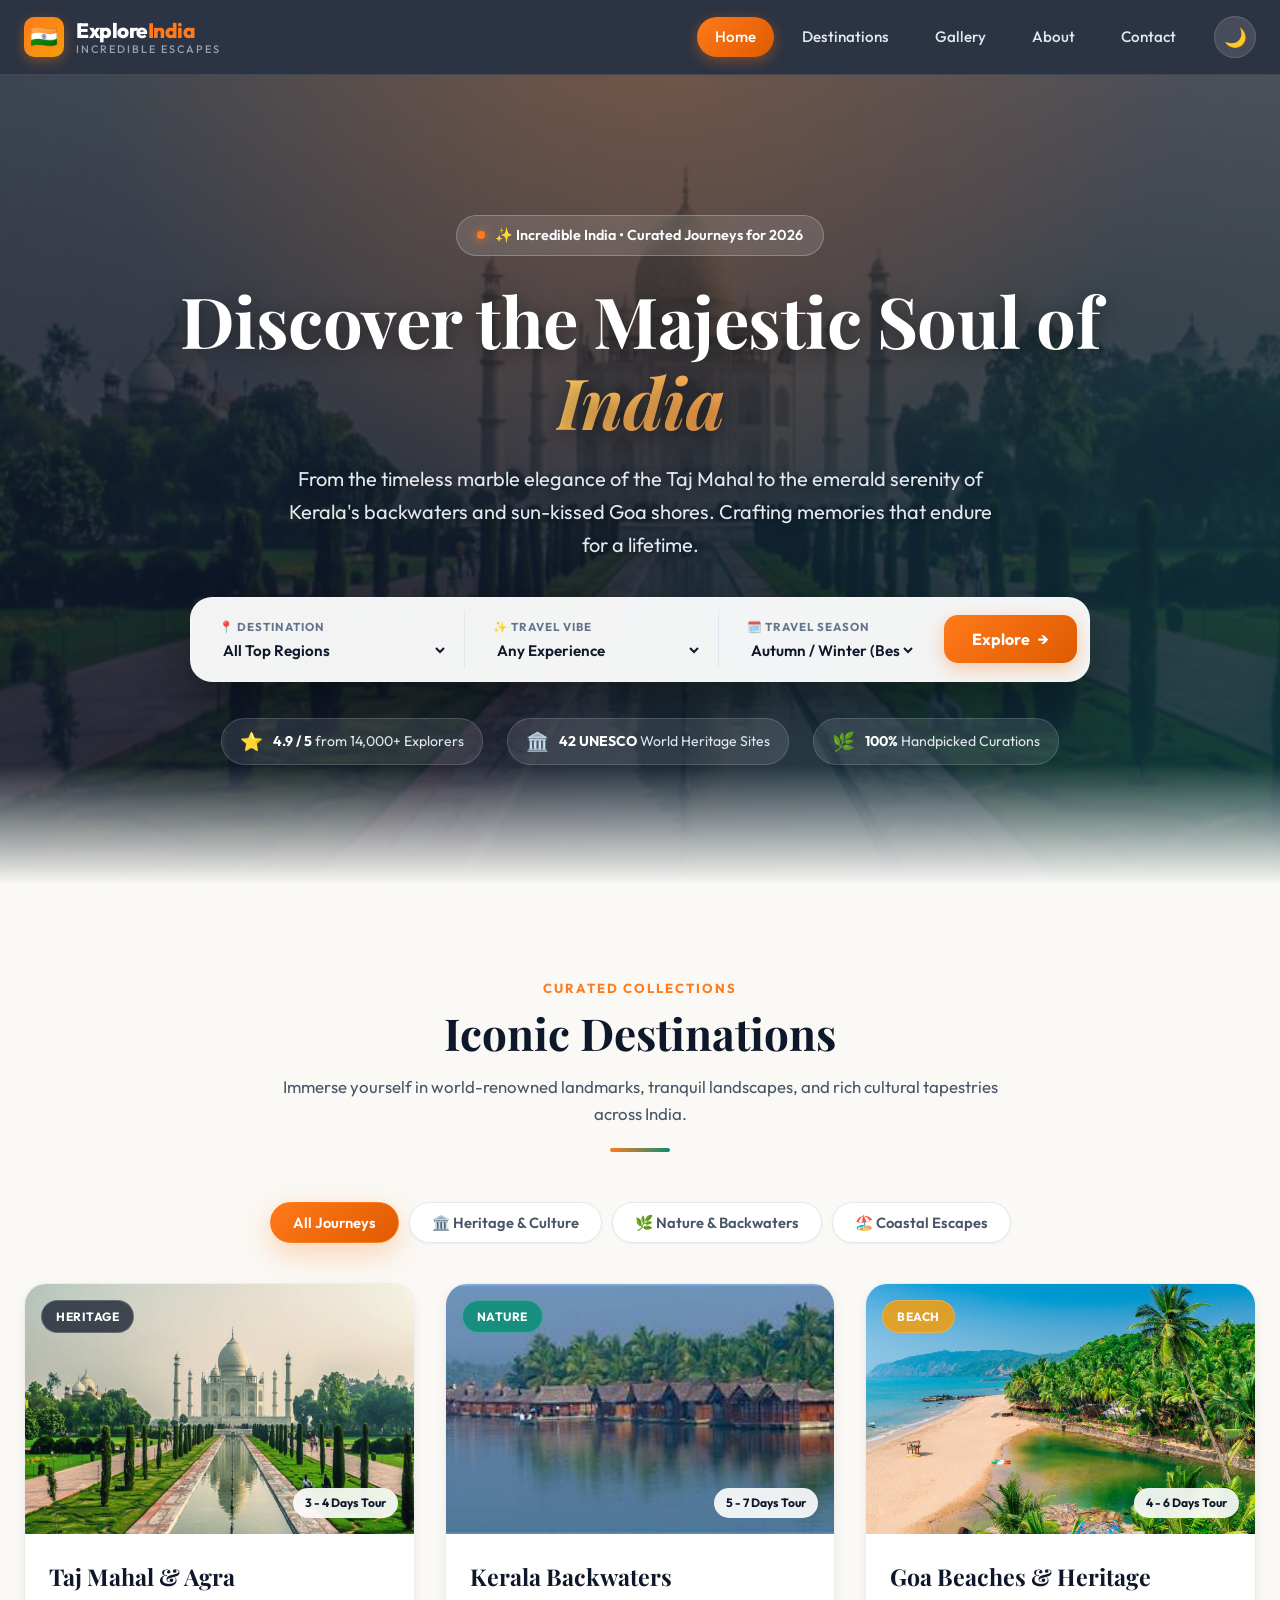
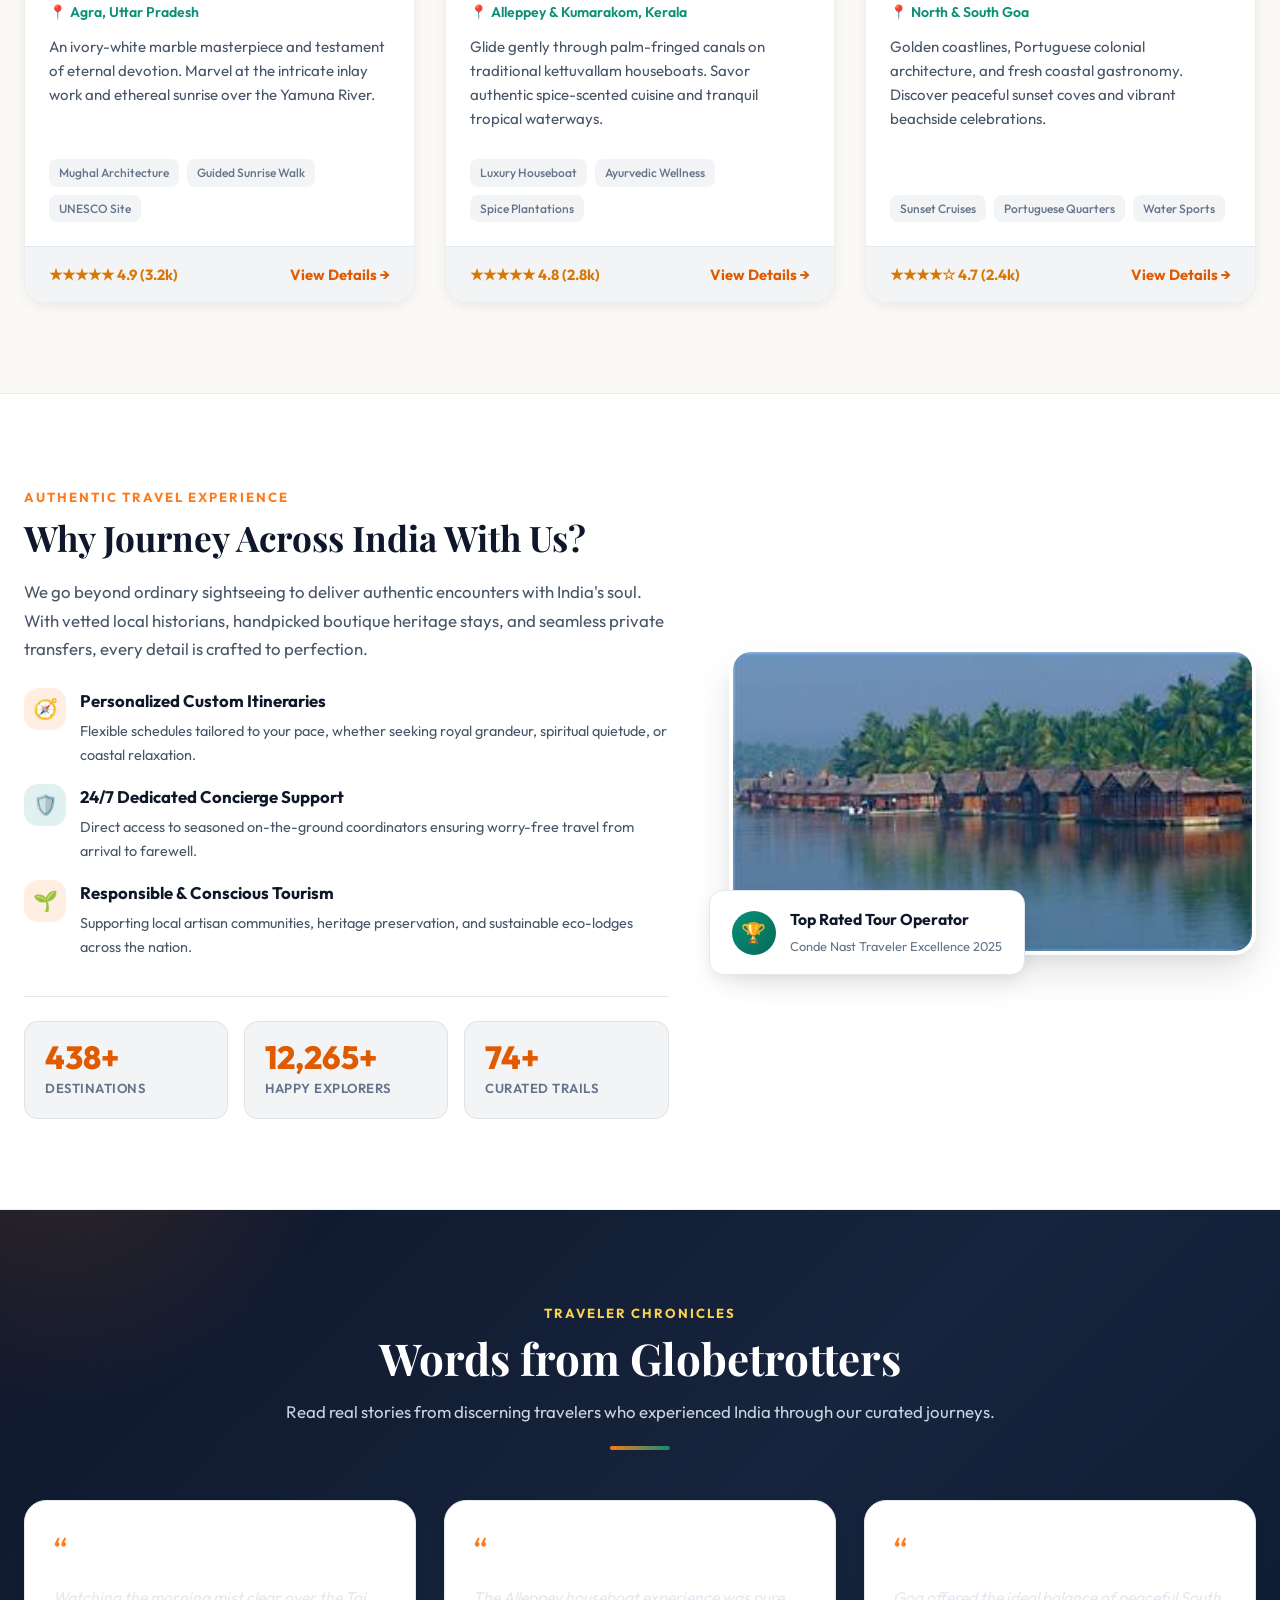
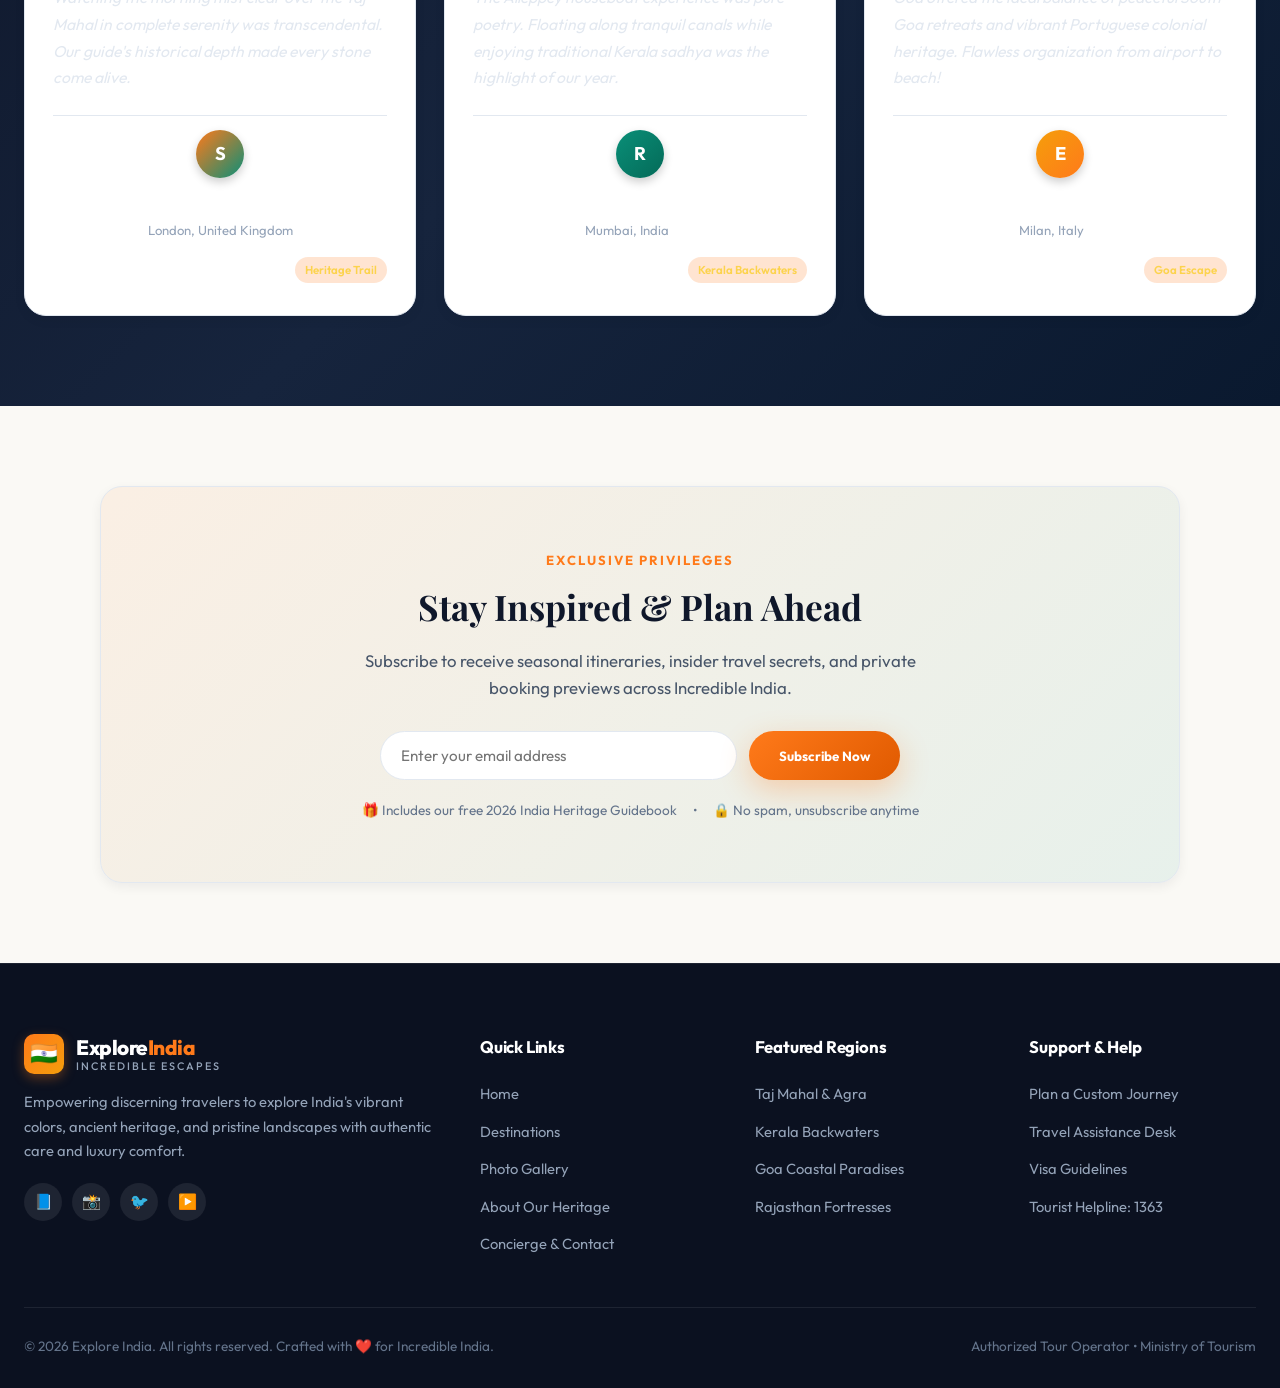
==== commit 9be5d01b: "added the about us page" ====
--- a/index.html
+++ b/index.html
@@ -34,6 +34,7 @@
             <a href="index.html" class="active">Home</a>
             <a href="#destinations">Destinations</a>
             <a href="gallery.html">Gallery</a>
+            <a href="about.html">About</a>
             <a href="contact.html">Contact</a>
             <div class="nav-actions">
                 <button class="theme-toggle" id="theme-toggle" aria-label="Toggle theme">🌙</button>
@@ -366,6 +367,7 @@
                 <li><a href="index.html">Home</a></li>
                 <li><a href="#destinations">Destinations</a></li>
                 <li><a href="gallery.html">Photo Gallery</a></li>
+                <li><a href="about.html">About Our Heritage</a></li>
                 <li><a href="contact.html">Concierge & Contact</a></li>
             </ul>
         </div>
--- a/css/style.css
+++ b/css/style.css
@@ -1808,6 +1808,606 @@
 }
 
 /* ==========================================================================
+   ABOUT US & CULTURAL HERITAGE PAGE (ABOUT.HTML)
+   ========================================================================== */
+.about-container {
+    max-width: 1320px;
+    margin: 0 auto;
+    padding: 30px 24px 90px;
+}
+
+/* Ethos Spotlight Card */
+.ethos-spotlight {
+    margin: 20px 0 60px;
+}
+
+.ethos-card {
+    background: var(--surface-white);
+    border: 1px solid var(--border-color);
+    border-top: 4px solid var(--saffron);
+    border-radius: var(--radius-lg);
+    padding: 48px 36px;
+    text-align: center;
+    box-shadow: var(--shadow-md);
+    position: relative;
+    overflow: hidden;
+    background-image: radial-gradient(circle at 50% 0%, var(--saffron-glow) 0%, transparent 60%);
+}
+
+.ethos-sanskrit {
+    display: inline-flex;
+    flex-direction: column;
+    align-items: center;
+    margin-bottom: 16px;
+}
+
+.sanskrit-text {
+    font-size: clamp(1.8rem, 3.5vw, 2.4rem);
+    font-weight: 700;
+    color: var(--saffron);
+    letter-spacing: 2px;
+    font-family: var(--font-serif);
+}
+
+.sanskrit-trans {
+    font-size: 0.95rem;
+    font-weight: 600;
+    letter-spacing: 3px;
+    text-transform: uppercase;
+    color: var(--text-muted);
+    margin-top: 4px;
+}
+
+.ethos-card h2 {
+    font-family: var(--font-serif);
+    font-size: clamp(1.6rem, 2.8vw, 2.2rem);
+    font-weight: 700;
+    color: var(--text-primary);
+    margin-bottom: 16px;
+}
+
+.ethos-description {
+    max-width: 820px;
+    margin: 0 auto 28px;
+    font-size: 1.05rem;
+    color: var(--text-secondary);
+    line-height: 1.8;
+}
+
+.ethos-badges {
+    display: flex;
+    justify-content: center;
+    flex-wrap: wrap;
+    gap: 12px;
+}
+
+/* Heritage Split (Who We Are) */
+.heritage-split {
+    display: grid;
+    grid-template-columns: 1fr 1.05fr;
+    gap: 56px;
+    align-items: center;
+    margin: 70px 0;
+}
+
+.heritage-image-wrapper {
+    position: relative;
+    border-radius: var(--radius-lg);
+    overflow: hidden;
+    box-shadow: var(--shadow-lg);
+}
+
+.heritage-main-img {
+    width: 100%;
+    height: 460px;
+    object-fit: cover;
+    display: block;
+    transition: transform 0.6s cubic-bezier(0.16, 1, 0.3, 1);
+}
+
+.heritage-image-wrapper:hover .heritage-main-img {
+    transform: scale(1.05);
+}
+
+.heritage-floating-badge {
+    position: absolute;
+    bottom: 20px;
+    left: 20px;
+    background: rgba(15, 23, 42, 0.85);
+    backdrop-filter: blur(10px);
+    -webkit-backdrop-filter: blur(10px);
+    border: 1px solid rgba(255, 255, 255, 0.2);
+    border-radius: var(--radius-md);
+    padding: 14px 18px;
+    display: flex;
+    align-items: center;
+    gap: 14px;
+    color: #FFFFFF;
+    box-shadow: 0 10px 25px rgba(0, 0, 0, 0.35);
+}
+
+.heritage-floating-badge .badge-icon {
+    font-size: 1.8rem;
+}
+
+.heritage-floating-badge strong {
+    display: block;
+    font-size: 0.95rem;
+    color: #FFFFFF;
+}
+
+.heritage-floating-badge span {
+    font-size: 0.8rem;
+    color: var(--gold-light);
+}
+
+.heritage-text-content h2 {
+    font-family: var(--font-serif);
+    font-size: clamp(1.9rem, 3vw, 2.5rem);
+    font-weight: 700;
+    line-height: 1.25;
+    color: var(--text-primary);
+    margin-bottom: 18px;
+}
+
+.heritage-text-content p {
+    color: var(--text-secondary);
+    font-size: 1.02rem;
+    line-height: 1.75;
+    margin-bottom: 20px;
+}
+
+.mission-points {
+    display: flex;
+    flex-direction: column;
+    gap: 18px;
+    margin-top: 28px;
+}
+
+.mission-point {
+    display: flex;
+    gap: 16px;
+    align-items: flex-start;
+}
+
+.mission-icon {
+    width: 44px;
+    height: 44px;
+    border-radius: var(--radius-md);
+    background: rgba(255, 122, 26, 0.12);
+    display: flex;
+    align-items: center;
+    justify-content: center;
+    font-size: 1.35rem;
+    flex-shrink: 0;
+}
+
+.mission-point:nth-child(2) .mission-icon {
+    background: rgba(10, 143, 120, 0.12);
+}
+
+.mission-point h4 {
+    font-size: 1.05rem;
+    font-weight: 700;
+    color: var(--text-primary);
+    margin-bottom: 4px;
+}
+
+.mission-point p {
+    font-size: 0.92rem;
+    color: var(--text-secondary);
+    line-height: 1.6;
+    margin-bottom: 0;
+}
+
+/* Core Pillars Grid */
+.pillars-section {
+    margin: 80px 0;
+}
+
+.pillars-grid {
+    display: grid;
+    grid-template-columns: repeat(auto-fit, minmax(280px, 1fr));
+    gap: 26px;
+}
+
+.pillar-card {
+    background: var(--surface-white);
+    border: 1px solid var(--border-color);
+    border-radius: var(--radius-lg);
+    padding: 34px 26px;
+    display: flex;
+    flex-direction: column;
+    box-shadow: var(--shadow-sm);
+    transition: var(--transition);
+    position: relative;
+    overflow: hidden;
+}
+
+.pillar-card:hover {
+    transform: translateY(-6px);
+    box-shadow: var(--shadow-lg);
+    border-color: rgba(255, 122, 26, 0.3);
+}
+
+.pillar-icon-box {
+    width: 54px;
+    height: 54px;
+    border-radius: var(--radius-md);
+    display: flex;
+    align-items: center;
+    justify-content: center;
+    font-size: 1.6rem;
+    margin-bottom: 20px;
+}
+
+.pillar-icon-box.saffron {
+    background: rgba(255, 122, 26, 0.12);
+    border: 1px solid rgba(255, 122, 26, 0.25);
+}
+
+.pillar-icon-box.teal {
+    background: rgba(10, 143, 120, 0.12);
+    border: 1px solid rgba(10, 143, 120, 0.25);
+}
+
+.pillar-icon-box.gold {
+    background: rgba(245, 158, 11, 0.12);
+    border: 1px solid rgba(245, 158, 11, 0.25);
+}
+
+.pillar-card h3 {
+    font-family: var(--font-serif);
+    font-size: 1.35rem;
+    font-weight: 700;
+    color: var(--text-primary);
+    margin-bottom: 10px;
+}
+
+.pillar-card p {
+    color: var(--text-secondary);
+    font-size: 0.94rem;
+    line-height: 1.65;
+    margin-bottom: 20px;
+    flex-grow: 1;
+}
+
+.pillar-perk {
+    font-size: 0.8rem;
+    font-weight: 700;
+    color: var(--saffron-dark);
+    background: var(--surface-subtle);
+    padding: 8px 14px;
+    border-radius: var(--radius-sm);
+    display: inline-block;
+}
+
+[data-theme="dark"] .pillar-perk {
+    color: var(--saffron-light);
+}
+
+/* Historical Timeline */
+.milestones-section {
+    margin: 90px 0;
+}
+
+.timeline-container {
+    display: grid;
+    grid-template-columns: repeat(auto-fit, minmax(270px, 1fr));
+    gap: 24px;
+    position: relative;
+}
+
+.timeline-card {
+    background: var(--surface-white);
+    border: 1px solid var(--border-color);
+    border-top: 4px solid var(--teal);
+    border-radius: var(--radius-md);
+    padding: 28px 22px;
+    box-shadow: var(--shadow-sm);
+    transition: var(--transition);
+    display: flex;
+    flex-direction: column;
+}
+
+.timeline-card:nth-child(odd) {
+    border-top-color: var(--saffron);
+}
+
+.timeline-card:hover {
+    transform: translateY(-5px);
+    box-shadow: var(--shadow-md);
+}
+
+.timeline-era {
+    font-size: 0.8rem;
+    font-weight: 800;
+    letter-spacing: 0.5px;
+    color: var(--saffron-dark);
+    text-transform: uppercase;
+    margin-bottom: 8px;
+    display: block;
+}
+
+[data-theme="dark"] .timeline-era {
+    color: var(--saffron-light);
+}
+
+.timeline-card h3 {
+    font-family: var(--font-serif);
+    font-size: 1.25rem;
+    font-weight: 700;
+    color: var(--text-primary);
+    margin-bottom: 10px;
+}
+
+.timeline-card p {
+    color: var(--text-secondary);
+    font-size: 0.92rem;
+    line-height: 1.6;
+    margin-bottom: 18px;
+    flex-grow: 1;
+}
+
+.timeline-tag {
+    font-size: 0.75rem;
+    font-weight: 600;
+    padding: 4px 10px;
+    border-radius: var(--radius-full);
+    background: var(--surface-subtle);
+    color: var(--text-muted);
+    align-self: flex-start;
+}
+
+/* Impact Numbers Section */
+.about-stats-section {
+    margin: 80px 0;
+    background: linear-gradient(135deg, #0F172A, #1E293B);
+    border-radius: var(--radius-lg);
+    padding: 48px 32px;
+    color: #FFFFFF;
+    box-shadow: var(--shadow-lg);
+    border: 1px solid rgba(255, 255, 255, 0.1);
+}
+
+.about-stats-grid {
+    display: grid;
+    grid-template-columns: repeat(4, 1fr);
+    gap: 30px;
+    text-align: center;
+}
+
+.about-stat-box {
+    padding: 10px;
+}
+
+.about-stat-box .stat-number {
+    font-size: clamp(2.2rem, 4vw, 3rem);
+    font-weight: 800;
+    color: var(--gold-light);
+    font-family: var(--font-serif);
+    display: block;
+    line-height: 1.1;
+    margin-bottom: 8px;
+}
+
+.about-stat-box .stat-label {
+    font-size: 0.9rem;
+    font-weight: 600;
+    color: #CBD5E1;
+    text-transform: uppercase;
+    letter-spacing: 1px;
+}
+
+/* Curators & Team Section */
+.curators-section {
+    margin: 90px 0;
+}
+
+.curators-grid {
+    display: grid;
+    grid-template-columns: repeat(3, 1fr);
+    gap: 30px;
+}
+
+.curator-card {
+    background: var(--surface-white);
+    border: 1px solid var(--border-color);
+    border-radius: var(--radius-lg);
+    padding: 34px 26px;
+    text-align: center;
+    box-shadow: var(--shadow-sm);
+    transition: var(--transition);
+}
+
+.curator-card:hover {
+    transform: translateY(-6px);
+    box-shadow: var(--shadow-md);
+    border-color: rgba(10, 143, 120, 0.3);
+}
+
+.curator-avatar {
+    width: 76px;
+    height: 76px;
+    border-radius: 50%;
+    margin: 0 auto 18px;
+    background: linear-gradient(135deg, rgba(255, 122, 26, 0.2), rgba(10, 143, 120, 0.2));
+    border: 2px solid var(--border-color);
+    display: flex;
+    align-items: center;
+    justify-content: center;
+    font-size: 2rem;
+    box-shadow: var(--shadow-xs);
+}
+
+.curator-card h3 {
+    font-family: var(--font-serif);
+    font-size: 1.3rem;
+    font-weight: 700;
+    color: var(--text-primary);
+    margin-bottom: 4px;
+}
+
+.curator-role {
+    font-size: 0.84rem;
+    font-weight: 700;
+    color: var(--teal);
+    text-transform: uppercase;
+    letter-spacing: 0.5px;
+    display: block;
+    margin-bottom: 14px;
+}
+
+[data-theme="dark"] .curator-role {
+    color: var(--teal-light);
+}
+
+.curator-card p {
+    color: var(--text-secondary);
+    font-size: 0.92rem;
+    line-height: 1.6;
+}
+
+/* Traveler Testimonials */
+.testimonials-about {
+    margin: 80px 0;
+}
+
+.testimonials-grid {
+    display: grid;
+    grid-template-columns: 1fr 1fr;
+    gap: 28px;
+}
+
+.testimonial-card {
+    background: var(--surface-white);
+    border: 1px solid var(--border-color);
+    border-radius: var(--radius-lg);
+    padding: 32px 28px;
+    box-shadow: var(--shadow-sm);
+    position: relative;
+    display: flex;
+    flex-direction: column;
+    justify-content: space-between;
+}
+
+.testimonial-stars {
+    font-size: 1.1rem;
+    margin-bottom: 12px;
+    letter-spacing: 2px;
+}
+
+.testimonial-quote {
+    font-size: 1.05rem;
+    font-style: italic;
+    color: var(--text-primary);
+    line-height: 1.7;
+    margin-bottom: 20px;
+    position: relative;
+}
+
+.testimonial-author {
+    display: flex;
+    flex-direction: column;
+    border-top: 1px solid var(--border-color);
+    padding-top: 14px;
+}
+
+.author-name {
+    font-weight: 700;
+    font-size: 1rem;
+    color: var(--text-primary);
+}
+
+.author-loc {
+    font-size: 0.85rem;
+    color: var(--text-muted);
+}
+
+/* About CTA Banner */
+.about-cta-banner {
+    margin: 80px 0 20px;
+    background: 
+        radial-gradient(circle at top right, rgba(255, 122, 26, 0.3) 0%, transparent 60%),
+        radial-gradient(circle at bottom left, rgba(10, 143, 120, 0.25) 0%, transparent 60%),
+        linear-gradient(135deg, #0F172A 0%, #16243D 100%);
+    border-radius: var(--radius-lg);
+    padding: 64px 32px;
+    text-align: center;
+    color: #FFFFFF;
+    box-shadow: var(--shadow-lg);
+    border: 1px solid rgba(255, 255, 255, 0.12);
+}
+
+.cta-inner {
+    max-width: 720px;
+    margin: 0 auto;
+}
+
+.cta-inner h2 {
+    font-family: var(--font-serif);
+    font-size: clamp(2rem, 3.5vw, 2.8rem);
+    font-weight: 700;
+    margin-bottom: 14px;
+    color: #FFFFFF;
+}
+
+.cta-inner p {
+    font-size: 1.1rem;
+    color: #CBD5E1;
+    margin-bottom: 30px;
+    line-height: 1.6;
+}
+
+.cta-actions {
+    display: flex;
+    justify-content: center;
+    align-items: center;
+    gap: 16px;
+    flex-wrap: wrap;
+}
+
+.btn-primary {
+    padding: 14px 30px;
+    background: linear-gradient(135deg, var(--saffron), var(--saffron-dark));
+    color: #FFFFFF;
+    font-weight: 700;
+    border-radius: var(--radius-full);
+    box-shadow: var(--shadow-saffron);
+    transition: var(--transition);
+    display: inline-flex;
+    align-items: center;
+    gap: 8px;
+}
+
+.btn-primary:hover {
+    transform: translateY(-2px);
+    box-shadow: 0 10px 25px rgba(255, 122, 26, 0.45);
+    color: #FFFFFF;
+}
+
+.btn-outline {
+    padding: 14px 30px;
+    background: rgba(255, 255, 255, 0.1);
+    color: #FFFFFF;
+    font-weight: 600;
+    border: 1px solid rgba(255, 255, 255, 0.25);
+    border-radius: var(--radius-full);
+    backdrop-filter: blur(8px);
+    transition: var(--transition);
+    display: inline-flex;
+    align-items: center;
+    gap: 8px;
+}
+
+.btn-outline:hover {
+    background: rgba(255, 255, 255, 0.2);
+    border-color: #FFFFFF;
+    color: #FFFFFF;
+    transform: translateY(-2px);
+}
+
+/* ==========================================================================
    RESPONSIVE MEDIA QUERIES
    ========================================================================== */
 @media (max-width: 1024px) {
@@ -1825,6 +2425,17 @@
     .about-grid {
         grid-template-columns: 1fr;
         gap: 40px;
+    }
+    .heritage-split {
+        grid-template-columns: 1fr;
+        gap: 36px;
+    }
+    .curators-grid {
+        grid-template-columns: 1fr 1fr;
+    }
+    .about-stats-grid {
+        grid-template-columns: 1fr 1fr;
+        gap: 20px;
     }
     .contact-wrapper {
         grid-template-columns: 1fr;
@@ -1885,6 +2496,21 @@
     .footer-grid {
         grid-template-columns: 1fr;
     }
+    .heritage-main-img {
+        height: 320px;
+    }
+    .curators-grid {
+        grid-template-columns: 1fr;
+    }
+    .testimonials-grid {
+        grid-template-columns: 1fr;
+    }
+    .about-stats-grid {
+        grid-template-columns: 1fr;
+    }
+    .ethos-card {
+        padding: 34px 20px;
+    }
 }
 
 @media (max-width: 480px) {
@@ -1901,4 +2527,12 @@
     .contact-form-container {
         padding: 24px 18px;
     }
-}
+    .about-cta-banner {
+        padding: 40px 20px;
+    }
+    .cta-actions .btn-primary,
+    .cta-actions .btn-outline {
+        width: 100%;
+        justify-content: center;
+    }
+}
